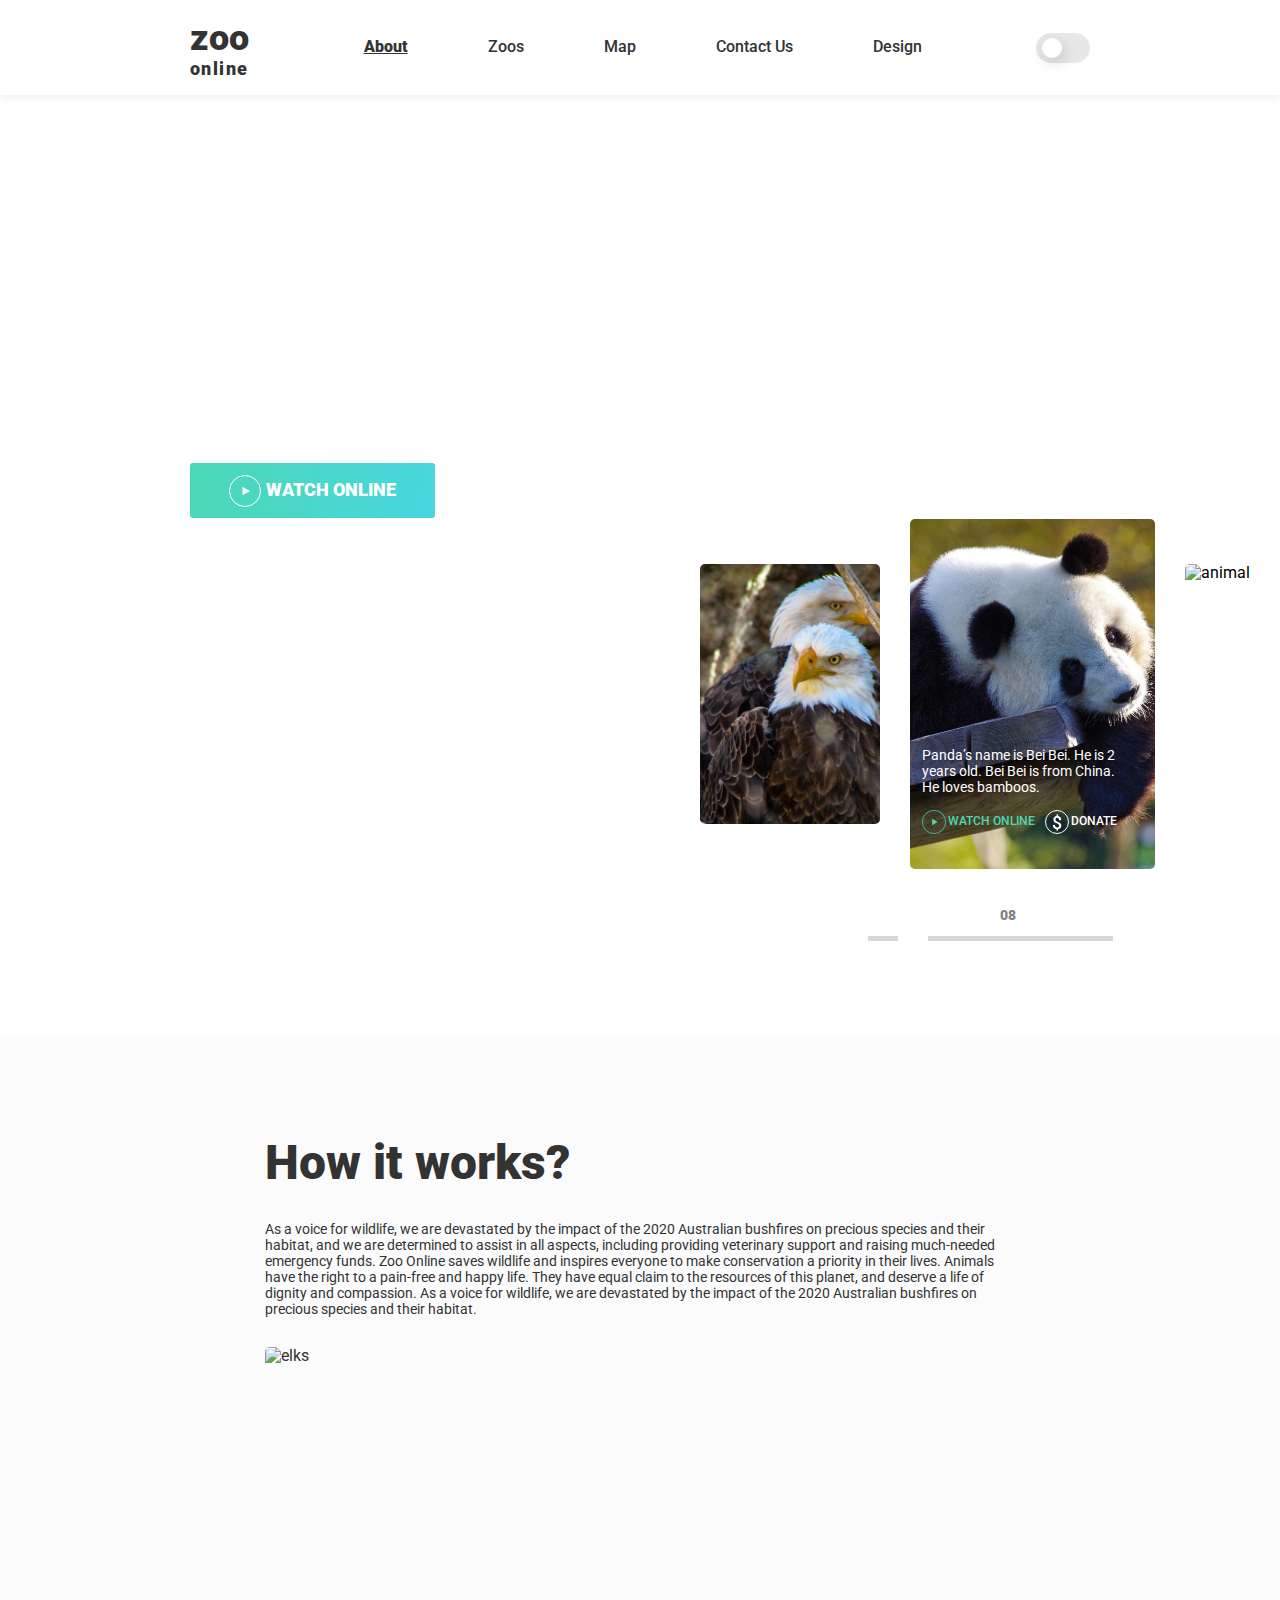
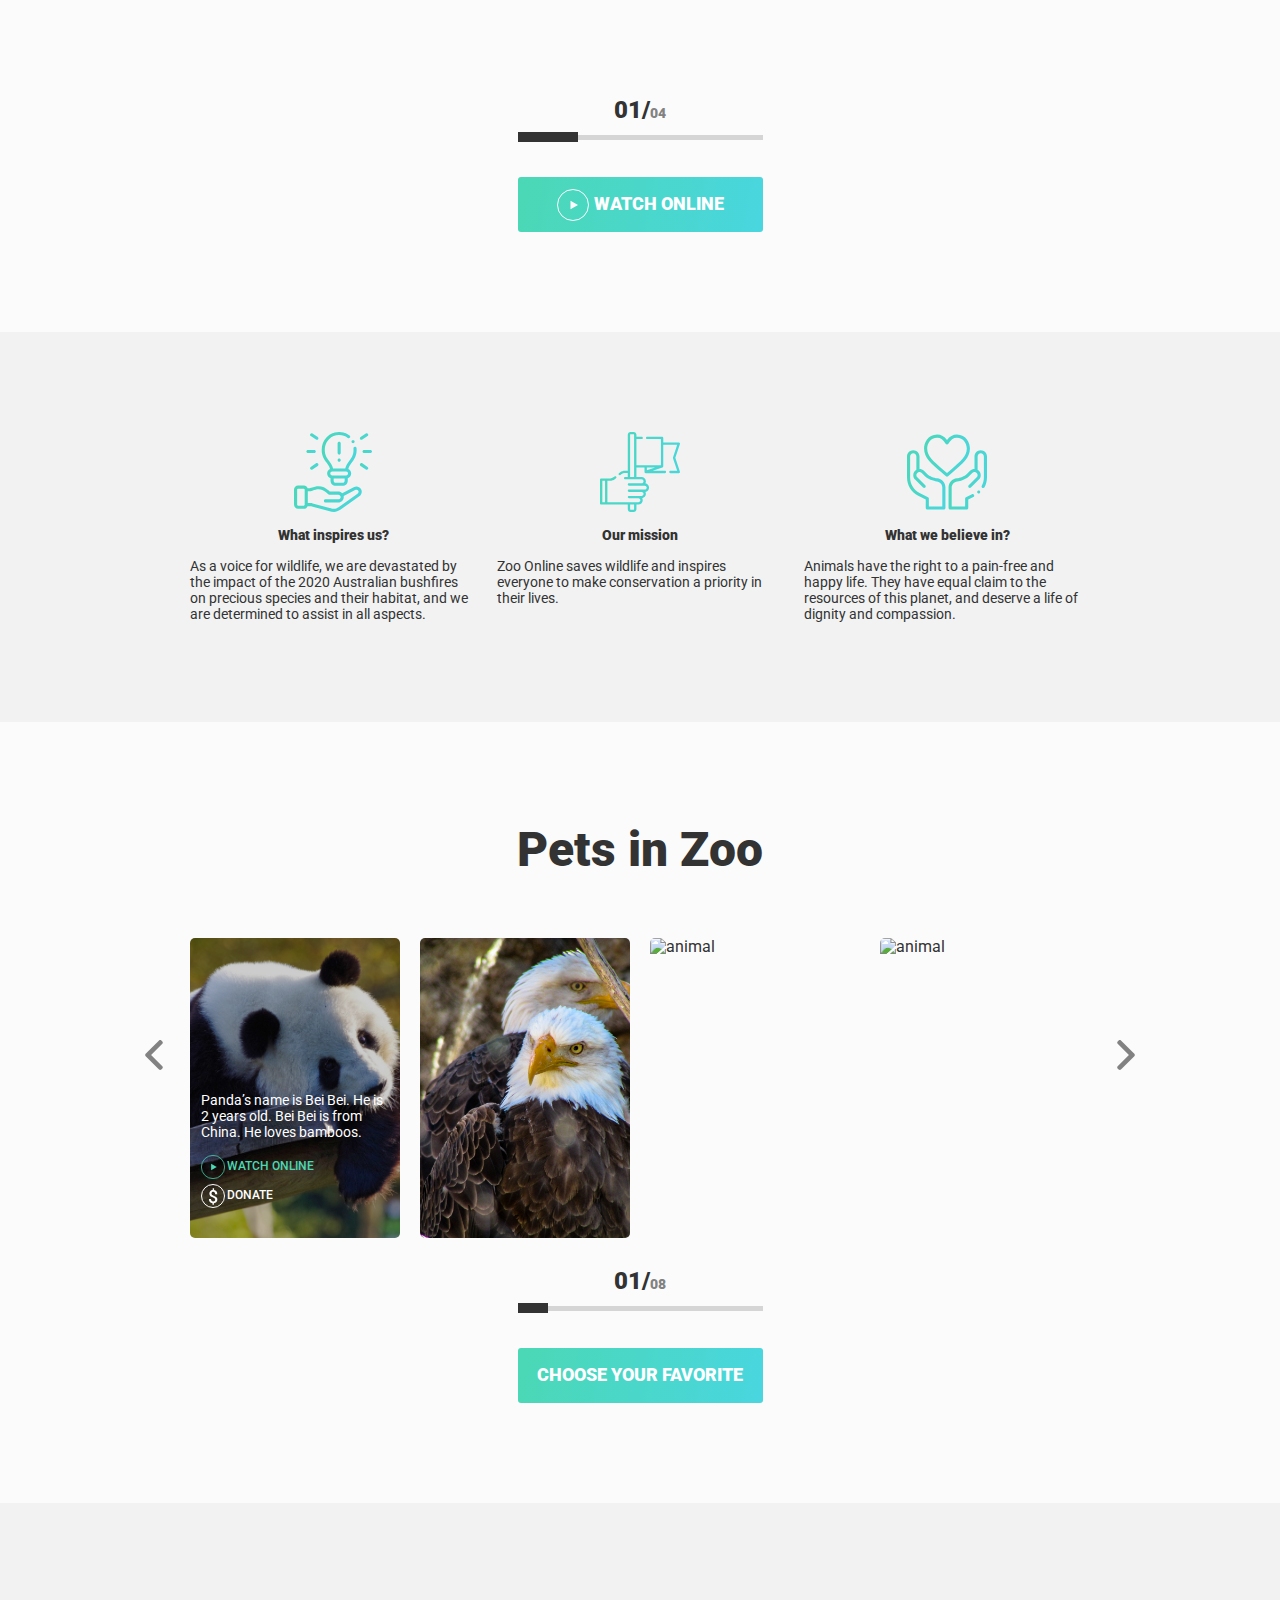
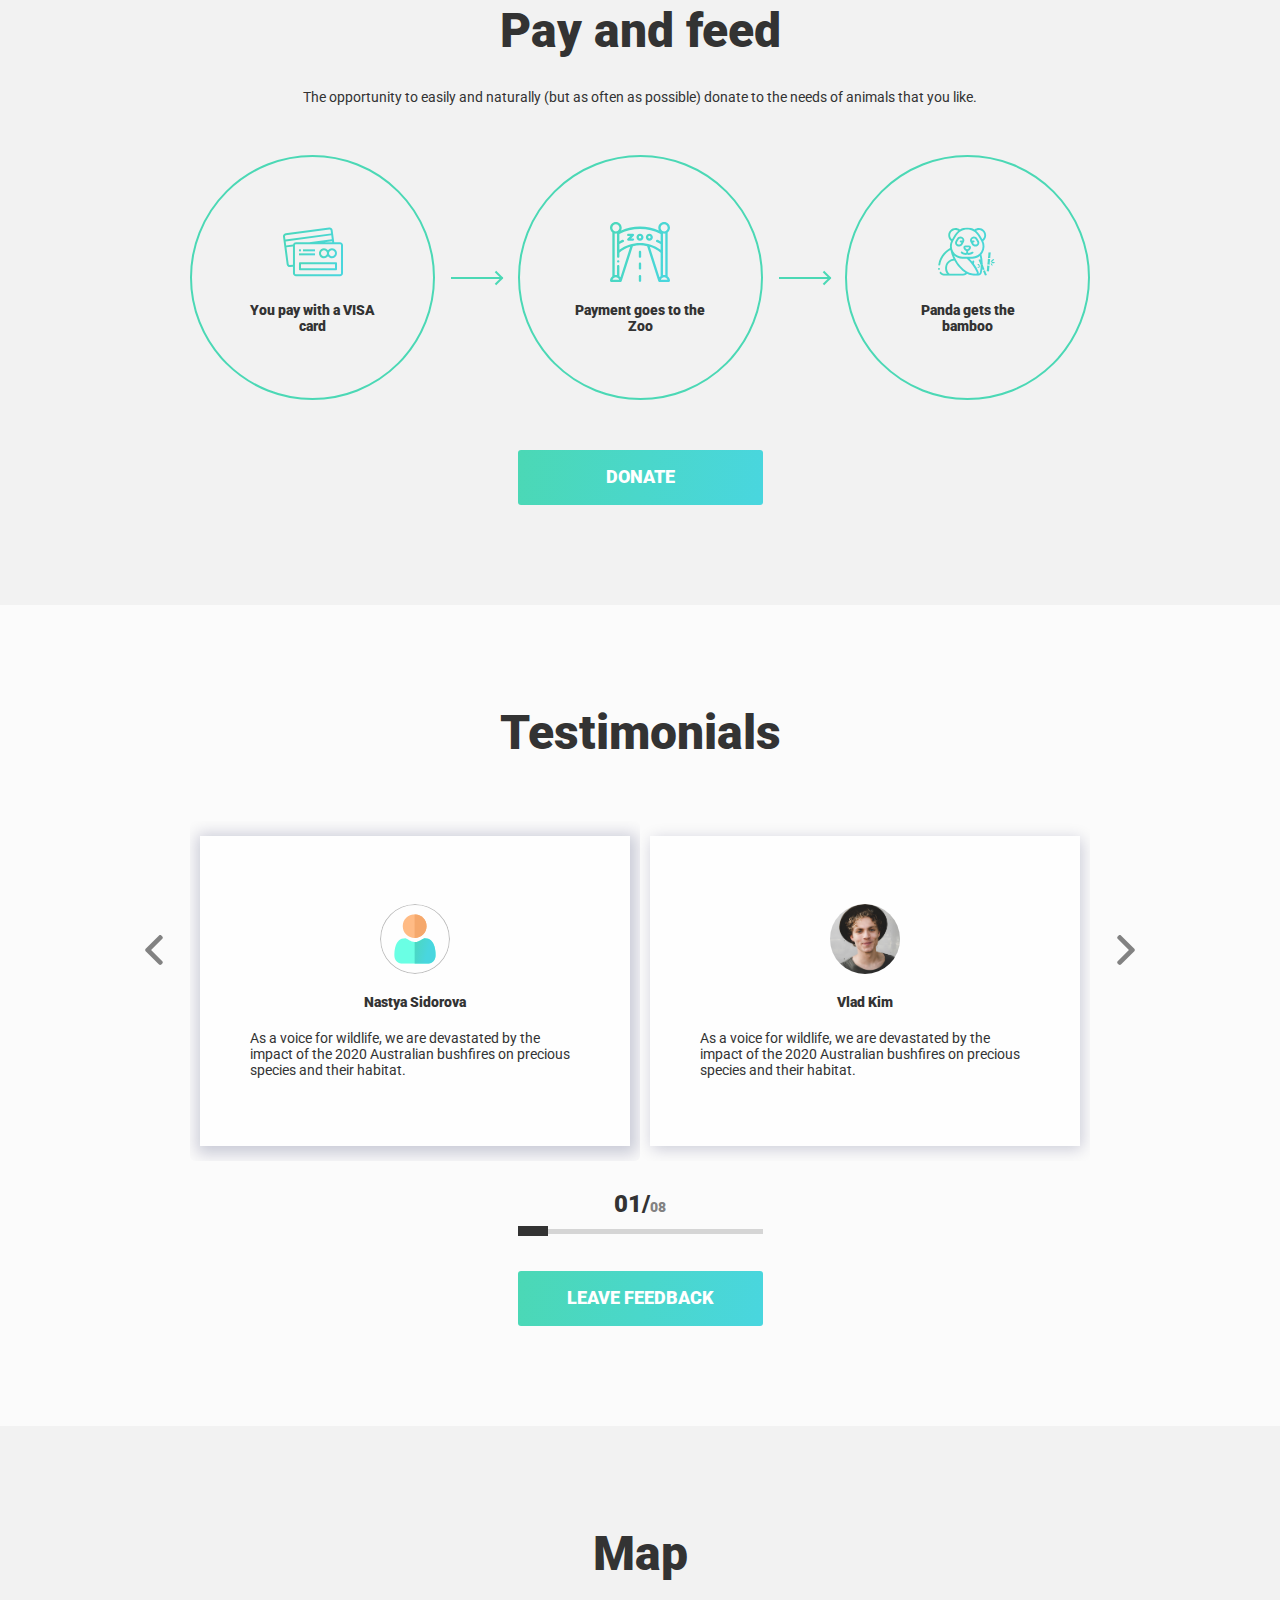
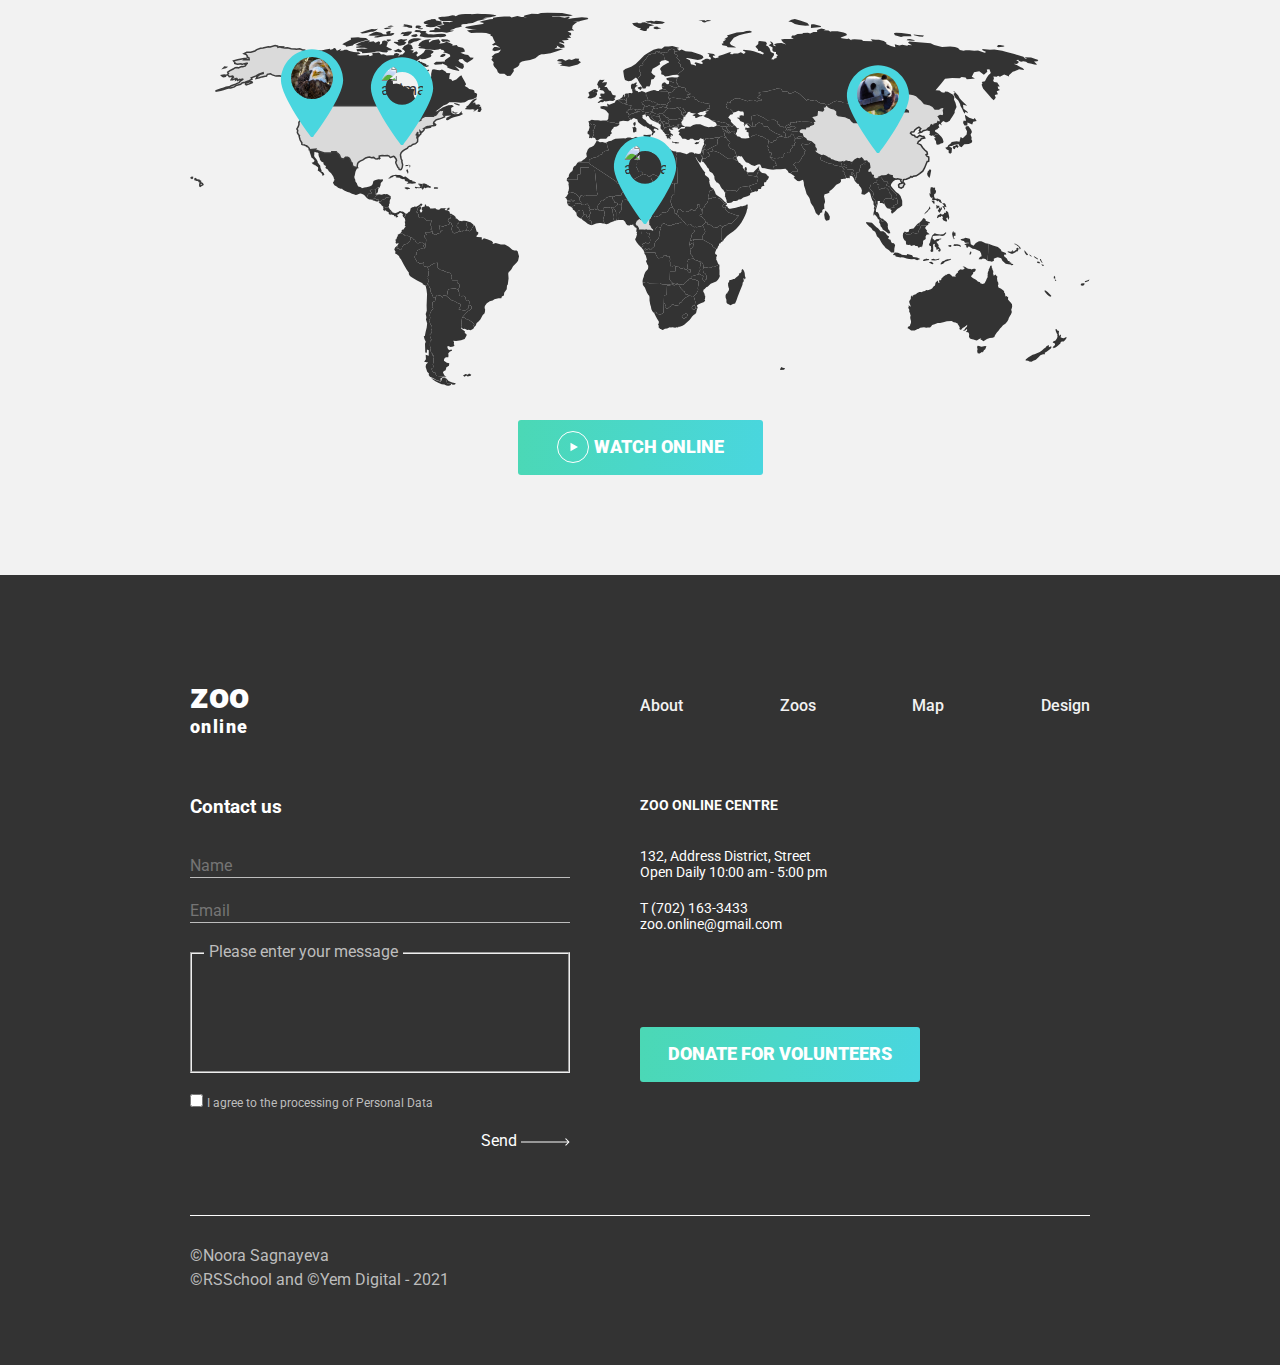
==== pages/landing/index.html @ f0a154b0 "Initial commit" ====
<!DOCTYPE html>
<html lang="en">

<head>
    <meta charset="UTF-8">
    <meta http-equiv="X-UA-Compatible" content="IE=edge">
    <meta name="viewport" content="width=device-width, initial-scale=1.0">
    <title>Online zoo</title>

    <link rel="icon" type="image/svg+xml" href="../../assets/icons/favicon.svg">

    <script src="https://kit.fontawesome.com/6fd0463d9c.js" crossorigin="anonymous"></script>
    <link rel="stylesheet" href="../normalize.css">
    <link rel="stylesheet" href="./style.css">
    <script src="./script.js" defer></script>
</head>

<body class="theme_light">

    <header class="header">
        <div class="container">
            <nav class="header__nav">

                <div class="logo">
                    <a href="../landing/" class="logo__link">
                        <h1 class="logo__text">
                            <span class="logo__org">zoo</span>
                            online
                        </h1>
                    </a>
                </div>

                <ul class="header__list">
                    <li class="header__item">
                        <a class="header__link header__link_selected" href="../landing/">
                            About
                        </a>
                    </li>
                    <li class="header__item">
                        <a class="header__link" href="../zoos/panda">
                            Zoos
                        </a>
                    </li>
                    <li class="header__item">
                        <a class="header__link" href="../map/">
                            Map
                        </a>
                    </li>
                    <li class="header__item">
                        <a class="header__link" href="#contacts">
                            Contact Us
                        </a>
                    </li>
                    <li class="header__item">
                        <a class="header__link" href="https://www.figma.com/file/HKt5Nlx0jghQtJp6jW9q8F/zooApp">
                            Design
                        </a>
                    </li>
                </ul>

                <div class="header__controls">
                    <div class="header__theme-switcher">
                        <label class="switcher">
                            <input class="switcher__checkbox" type="checkbox">
                            <span class="switcher__control"></span>
                        </label>
                    </div>
                    <button class="header__hamburger-btn">
                        <svg class="header__hamburger-icon" width="40" height="21" viewBox="0 0 40 21" fill="none" xmlns="http://www.w3.org/2000/svg">
                            <line y1="1.5" x2="40" y2="1.5" stroke-width="3"/>
                            <line y1="10.5" x2="40" y2="10.5" stroke-width="3"/>
                            <line x1="7" y1="19.5" x2="40" y2="19.5" stroke-width="3"/>
                            </svg>
                    </button>
                </div>

            </nav>
        </div>
    </header>

    <section class="animals">

        <div class="container_small">
            <div class="animals__watch">
                <h2 class="animals__title">Watch your favorite animal online</h2>
                <a class="btn animals__btn" href="../zoos/panda">
                    <svg class="btn__icon" xmlns="http://www.w3.org/2000/svg" fill="none" viewBox="0 0 32 32">
                        <circle cx="16" cy="16" r="15.5" stroke="#fff" />
                        <path fill="#fff" d="M21 16l-7.5 4.3301v-8.6602L21 16z" />
                    </svg>
                    Watch online
                </a>
            </div>
        </div>

        <div class="slider animals__slider">

            <div class="slider__bg">
                <span class="slider__circle"></span>
                <span class="slider__line"></span>
            </div>

            <div class="slider__wrapper">
                <ul class="slider__list animals__slider-list">
                    <li class="slider__item animals__item">
                        <img class="slider__img" src="../../assets/images/animals/eagle.jfif" alt="animal">
                    </li>
                    <li class="slider__item animals__item animals__item_selected slider__item_selected">
                        <img class="slider__img" src="../../assets/images/animals/panda.jfif" alt="animal">
                        <div class="slider__item-container animals__item-container">
                            <p class="slider__item-info animals__item-info">
                                Panda’s name is Bei Bei. He
                                is 2 years old. Bei Bei is from
                                China. He loves bamboos.
                            </p>
                            <div class="slider__item-interactions">
                                <a class="slider__btn slider__btn_watch" href="../zoos/panda.html">
                                    <svg class="slider__icon slider__icon_watch" xmlns="http://www.w3.org/2000/svg"
                                        fill="none" viewBox="0 0 32 32">
                                        <circle cx="16" cy="16" r="15.5" stroke="#fff" />
                                        <path fill="#fff" d="M21 16l-7.5 4.3301v-8.6602L21 16z" />
                                    </svg>
                                    Watch online
                                </a>
                                <a class="slider__btn slider__btn_donate">
                                    <svg class="slider__icon slider__icon_donate" xmlns="http://www.w3.org/2000/svg"
                                        fill="none" viewBox="0 0 24 24">
                                        <defs />
                                        <circle cx="12" cy="12" r="11.5" stroke="#fff" />
                                        <path fill="#fff"
                                            d="M14.1982 15.6602c0-.4981-.1582-.9082-.4746-1.2305-.3164-.3281-.8437-.6211-1.582-.8789-.7383-.2637-1.3125-.5069-1.7227-.7295-1.36519-.7324-2.04781-1.8164-2.04781-3.25196 
                                        0-.97266.2959-1.77247.8877-2.39942.5918-.62695 1.39451-.99902 2.40821-1.11621V4.1377h1.4062v1.93359c1.0196.14648 1.8077.58008 2.3643 1.30078.5566.71484.835 
                                        1.64648.835 2.79493h-2.127c0-.73829-.167-1.31837-.501-1.74024-.3281-.42774-.7763-.6416-1.3447-.6416-.5625 0-1.0019.15234-1.3184.45703-.3164.30469-.4746.74121-.4746 
                                        1.30957 0 .50974.1553.91994.4659 1.23044.3164.3047.8496.5948 1.5996.8701.75.2754 1.3388.5303 1.7666.7647.4277.2344.7881.5039 1.081.8086.293.2988.5186.6445.6768 
                                        1.0371.1582.3926.2373.8525.2373 1.3799 0 .9902-.3047 1.7929-.9141 2.4082-.6035.6152-1.4472.9785-2.5312 
                                        1.0898v1.7139h-1.3975v-1.7051c-1.1601-.1289-2.0537-.5449-2.68065-1.248-.6211-.7032-.93164-1.6348-.93164-2.795h2.13569c0 .7383.1846 
                                        1.3096.5538 1.7139.375.4043.9023.6065 1.582.6065.668 0 1.1748-.1612 1.5205-.4834.3516-.3223.5273-.75.5273-1.2832z" />
                                    </svg>
                                    Donate
                                </a>
                            </div>
                        </div>
                    </li>
                    <li class="slider__item animals__item">
                        <img class="slider__img" src="../../assets/images/animals/gorilla.jfif" alt="animal">
                    </li>
                    <li class="slider__item animals__item">
                        <img class="slider__img" src="../../assets/images/animals/alligator.jfif" alt="animal">
                    </li>
                    <li class="slider__item animals__item">
                        <img class="slider__img" src="../../assets/images/animals/fox.jfif" alt="animal">
                    </li>
                    <li class="slider__item animals__item">
                        <img class="slider__img" src="../../assets/images/animals/sloth.jfif" alt="animal">
                    </li>
                    <li class="slider__item animals__item">
                        <img class="slider__img" src="../../assets/images/animals/elephant.jfif" alt="animal">
                    </li>
                    <li class="slider__item animals__item">
                        <img class="slider__img" src="../../assets/images/animals/tiger.jfif" alt="animal">
                    </li>
                </ul>
            </div>

            <div class="slider__controller animals__slider-controller">
                <p class="slider__value"><span class="slider__number">02/</span>08</p>
                <input class="slider__input" type="range" min="1" max="8" value="2">
            </div>

        </div>

        <div class="container">
            <div class="social-networks animals__social-networks">
                <ul class="social-networks__list">
                    <li class="social-networks__item">
                        <a href="https://www.instagram.com/" class="social-networks__link">
                            <i class="fab fa-instagram"></i>
                        </a>
                    </li>
                    <li class="social-networks__item">
                        <a href="https://twitter.com/" class="social-networks__link">
                            <i class="fab fa-twitter"></i>
                        </a>
                    </li>
                    <li class="social-networks__item">
                        <a href="https://www.youtube.com/" class="social-networks__link">
                            <i class="fab fa-youtube"></i>
                        </a>
                    </li>
                    <li class="social-networks__item">
                        <a href="https://vk.com/" class="social-networks__link">
                            <i class="fab fa-vk"></i>
                        </a>
                    </li>
                </ul>
            </div>
        </div>

    </section>

    <section class="work">
        <div class="container_small">
            <h2 class="title title_left">How it works?</h2>
            <p class="text">
                As a voice for wildlife, we are devastated by the impact
                of the 2020 Australian bushfires on precious species and
                their habitat, and we are determined to assist in all aspects,
                including providing veterinary support and raising
                much-needed emergency funds.
                Zoo Online saves wildlife and inspires everyone
                to make conservation a priority in their lives.
                Animals have the right to a pain-free and happy life.
                They have equal claim to the resources of this planet,
                and deserve a life of dignity and compassion. As a voice for wildlife,
                we are devastated by the impact of the 2020 Australian bushfires
                on precious species and their habitat.
            </p>

            <div class="slider work__slider">
                <div class="slider__wrapper">
                    <ul class="slider__list">
                        <li class="slider__item work__slider-item slider__item_selected">
                            <img class="slider__img" src="../../assets/images/slides/elks.jfif" alt="elks">
                        </li>
                        <li class="slider__item work__slider-item">
                            <img class="slider__img" src="../../assets/images/slides/chimpanzee.jfif" alt="chimpanzee">
                        </li>
                        <li class="slider__item work__slider-item">
                            <img class="slider__img" src="../../assets/images/slides/macaque.jfif" alt="macaque">
                        </li>
                        <li class="slider__item work__slider-item">
                            <img class="slider__img" src="../../assets/images/slides/pandas.jfif" alt="pandas">
                        </li>
                    </ul>
                </div>
                <div class="slider__controller">
                    <p class="slider__value"><span class="slider__number">01/</span>04</p>
                    <input class="slider__input work__slider-input" type="range" min="1" max="4" value="1">
                </div>
            </div>
        </div>

        <button class="btn btn_centered">
            <svg class="btn__icon" xmlns="http://www.w3.org/2000/svg" fill="none" viewBox="0 0 32 32">
                <circle cx="16" cy="16" r="15.5" stroke="#fff" />
                <path fill="#fff" d="M21 16l-7.5 4.3301v-8.6602L21 16z" />
            </svg>
            Watch online
        </button>
    </section>

    <section class="inspiration">
        <div class="container_small">
            <ul class="inspiration__list">
                <li class="inspiration__item">
                    <img class="inspiration__img" src="../../assets/icons/cards/inspiration.svg" alt="inspiration">
                    <h3 class="title_small inspiration__title">What inspires us?</h3>
                    <p class="text">
                        As a voice for wildlife, we are devastated
                        by the impact of the 2020 Australian
                        bushfires on precious species and their habitat,
                        and we are determined to assist in all aspects.
                    </p>
                </li>
                <li class="inspiration__item">
                    <img class="inspiration__img" src="../../assets/icons/cards/mission.svg" alt="mission">
                    <h3 class="title_small inspiration__title">Our mission</h3>
                    <p class="text">
                        Zoo Online saves wildlife and inspires everyone
                        to make conservation a priority in their lives.
                    </p>
                </li>
                <li class="inspiration__item">
                    <img class="inspiration__img" src="../../assets/icons/cards/belief.svg" alt="belief">
                    <h3 class="title_small inspiration__title">What we believe in?</h3>
                    <p class="text">
                        Animals have the right to a pain-free and happy life.
                        They have equal claim to the resources of this planet,
                        and deserve a life of dignity and compassion.
                    </p>
                </li>
            </ul>
        </div>
    </section>

    <section class="pets">
        <div class="container_small">
            <h2 class="title title_center">Pets in Zoo</h2>

            <div class="slider pets__slider">
                <div class="slider__wrapper">
                    <ul class="slider__list">
                        <li class="slider__item pets__slider-item slider__item_selected">
                            <img class="slider__img" src="../../assets/images/animals/panda.jfif" alt="animal">
                            <div class="slider__item-container">
                                <p class="slider__item-info">
                                    Panda’s name is Bei Bei. He
                                    is 2 years old. Bei Bei is from
                                    China. He loves bamboos.
                                </p>
                                <div class="slider__item-interactions">
                                    <button class="slider__btn slider__btn_watch">
                                        <svg class="slider__icon slider__icon_watch" xmlns="http://www.w3.org/2000/svg"
                                            fill="none" viewBox="0 0 32 32">
                                            <circle cx="16" cy="16" r="15.5" stroke="#fff" />
                                            <path fill="#fff" d="M21 16l-7.5 4.3301v-8.6602L21 16z" />
                                        </svg>
                                        Watch online
                                    </button>
                                    <button class="slider__btn slider__btn_donate">
                                        <svg class="slider__icon slider__icon_donate" xmlns="http://www.w3.org/2000/svg"
                                            fill="none" viewBox="0 0 24 24">
                                            <defs />
                                            <circle cx="12" cy="12" r="11.5" stroke="#fff" />
                                            <path fill="#fff"
                                                d="M14.1982 15.6602c0-.4981-.1582-.9082-.4746-1.2305-.3164-.3281-.8437-.6211-1.582-.8789-.7383-.2637-1.3125-.5069-1.7227-.7295-1.36519-.7324-2.04781-1.8164-2.04781-3.25196 
                                            0-.97266.2959-1.77247.8877-2.39942.5918-.62695 1.39451-.99902 2.40821-1.11621V4.1377h1.4062v1.93359c1.0196.14648 1.8077.58008 2.3643 1.30078.5566.71484.835 
                                            1.64648.835 2.79493h-2.127c0-.73829-.167-1.31837-.501-1.74024-.3281-.42774-.7763-.6416-1.3447-.6416-.5625 0-1.0019.15234-1.3184.45703-.3164.30469-.4746.74121-.4746 
                                            1.30957 0 .50974.1553.91994.4659 1.23044.3164.3047.8496.5948 1.5996.8701.75.2754 1.3388.5303 1.7666.7647.4277.2344.7881.5039 1.081.8086.293.2988.5186.6445.6768 
                                            1.0371.1582.3926.2373.8525.2373 1.3799 0 .9902-.3047 1.7929-.9141 2.4082-.6035.6152-1.4472.9785-2.5312 
                                            1.0898v1.7139h-1.3975v-1.7051c-1.1601-.1289-2.0537-.5449-2.68065-1.248-.6211-.7032-.93164-1.6348-.93164-2.795h2.13569c0 .7383.1846 
                                            1.3096.5538 1.7139.375.4043.9023.6065 1.582.6065.668 0 1.1748-.1612 1.5205-.4834.3516-.3223.5273-.75.5273-1.2832z" />
                                        </svg>
                                        Donate
                                    </button>
                                </div>
                            </div>
                        </li>
                        <li class="slider__item pets__slider-item">
                            <img class="slider__img" src="../../assets/images/animals/eagle.jfif" alt="animal">
                            <div class="slider__item-container">
                                <p class="slider__item-info">
                                    Panda’s name is Bei Bei. He
                                    is 2 years old. Bei Bei is from
                                    China. He loves bamboos.
                                </p>
                                <div class="slider__item-interactions">
                                    <button class="slider__btn slider__btn_watch">
                                        <svg class="slider__icon slider__icon_watch" xmlns="http://www.w3.org/2000/svg"
                                            fill="none" viewBox="0 0 32 32">
                                            <circle cx="16" cy="16" r="15.5" stroke="#fff" />
                                            <path fill="#fff" d="M21 16l-7.5 4.3301v-8.6602L21 16z" />
                                        </svg>
                                        Watch online
                                    </button>
                                    <button class="slider__btn slider__btn_donate">
                                        <svg class="slider__icon slider__icon_donate" xmlns="http://www.w3.org/2000/svg"
                                            fill="none" viewBox="0 0 24 24">
                                            <defs />
                                            <circle cx="12" cy="12" r="11.5" stroke="#fff" />
                                            <path fill="#fff"
                                                d="M14.1982 15.6602c0-.4981-.1582-.9082-.4746-1.2305-.3164-.3281-.8437-.6211-1.582-.8789-.7383-.2637-1.3125-.5069-1.7227-.7295-1.36519-.7324-2.04781-1.8164-2.04781-3.25196 
                                            0-.97266.2959-1.77247.8877-2.39942.5918-.62695 1.39451-.99902 2.40821-1.11621V4.1377h1.4062v1.93359c1.0196.14648 1.8077.58008 2.3643 1.30078.5566.71484.835 
                                            1.64648.835 2.79493h-2.127c0-.73829-.167-1.31837-.501-1.74024-.3281-.42774-.7763-.6416-1.3447-.6416-.5625 0-1.0019.15234-1.3184.45703-.3164.30469-.4746.74121-.4746 
                                            1.30957 0 .50974.1553.91994.4659 1.23044.3164.3047.8496.5948 1.5996.8701.75.2754 1.3388.5303 1.7666.7647.4277.2344.7881.5039 1.081.8086.293.2988.5186.6445.6768 
                                            1.0371.1582.3926.2373.8525.2373 1.3799 0 .9902-.3047 1.7929-.9141 2.4082-.6035.6152-1.4472.9785-2.5312 
                                            1.0898v1.7139h-1.3975v-1.7051c-1.1601-.1289-2.0537-.5449-2.68065-1.248-.6211-.7032-.93164-1.6348-.93164-2.795h2.13569c0 .7383.1846 
                                            1.3096.5538 1.7139.375.4043.9023.6065 1.582.6065.668 0 1.1748-.1612 1.5205-.4834.3516-.3223.5273-.75.5273-1.2832z" />
                                        </svg>
                                        Donate
                                    </button>
                                </div>
                            </div>
                        </li>
                        <li class="slider__item pets__slider-item">
                            <img class="slider__img" src="../../assets/images/animals/gorilla.jfif" alt="animal">
                            <div class="slider__item-container">
                                <p class="slider__item-info">
                                    Panda’s name is Bei Bei. He
                                    is 2 years old. Bei Bei is from
                                    China. He loves bamboos.
                                </p>
                                <div class="slider__item-interactions">
                                    <button class="slider__btn slider__btn_watch">
                                        <svg class="slider__icon slider__icon_watch" xmlns="http://www.w3.org/2000/svg"
                                            fill="none" viewBox="0 0 32 32">
                                            <circle cx="16" cy="16" r="15.5" stroke="#fff" />
                                            <path fill="#fff" d="M21 16l-7.5 4.3301v-8.6602L21 16z" />
                                        </svg>
                                        Watch online
                                    </button>
                                    <button class="slider__btn slider__btn_donate">
                                        <svg class="slider__icon slider__icon_donate" xmlns="http://www.w3.org/2000/svg"
                                            fill="none" viewBox="0 0 24 24">
                                            <defs />
                                            <circle cx="12" cy="12" r="11.5" stroke="#fff" />
                                            <path fill="#fff"
                                                d="M14.1982 15.6602c0-.4981-.1582-.9082-.4746-1.2305-.3164-.3281-.8437-.6211-1.582-.8789-.7383-.2637-1.3125-.5069-1.7227-.7295-1.36519-.7324-2.04781-1.8164-2.04781-3.25196 
                                            0-.97266.2959-1.77247.8877-2.39942.5918-.62695 1.39451-.99902 2.40821-1.11621V4.1377h1.4062v1.93359c1.0196.14648 1.8077.58008 2.3643 1.30078.5566.71484.835 
                                            1.64648.835 2.79493h-2.127c0-.73829-.167-1.31837-.501-1.74024-.3281-.42774-.7763-.6416-1.3447-.6416-.5625 0-1.0019.15234-1.3184.45703-.3164.30469-.4746.74121-.4746 
                                            1.30957 0 .50974.1553.91994.4659 1.23044.3164.3047.8496.5948 1.5996.8701.75.2754 1.3388.5303 1.7666.7647.4277.2344.7881.5039 1.081.8086.293.2988.5186.6445.6768 
                                            1.0371.1582.3926.2373.8525.2373 1.3799 0 .9902-.3047 1.7929-.9141 2.4082-.6035.6152-1.4472.9785-2.5312 
                                            1.0898v1.7139h-1.3975v-1.7051c-1.1601-.1289-2.0537-.5449-2.68065-1.248-.6211-.7032-.93164-1.6348-.93164-2.795h2.13569c0 .7383.1846 
                                            1.3096.5538 1.7139.375.4043.9023.6065 1.582.6065.668 0 1.1748-.1612 1.5205-.4834.3516-.3223.5273-.75.5273-1.2832z" />
                                        </svg>
                                        Donate
                                    </button>
                                </div>
                            </div>
                        </li>
                        <li class="slider__item pets__slider-item">
                            <img class="slider__img" src="../../assets/images/animals/alligator.jfif" alt="animal">
                            <div class="slider__item-container">
                                <p class="slider__item-info">
                                    Panda’s name is Bei Bei. He
                                    is 2 years old. Bei Bei is from
                                    China. He loves bamboos.
                                </p>
                                <div class="slider__item-interactions">
                                    <button class="slider__btn slider__btn_watch">
                                        <svg class="slider__icon slider__icon_watch" xmlns="http://www.w3.org/2000/svg"
                                            fill="none" viewBox="0 0 32 32">
                                            <circle cx="16" cy="16" r="15.5" stroke="#fff" />
                                            <path fill="#fff" d="M21 16l-7.5 4.3301v-8.6602L21 16z" />
                                        </svg>
                                        Watch online
                                    </button>
                                    <button class="slider__btn slider__btn_donate">
                                        <svg class="slider__icon slider__icon_donate" xmlns="http://www.w3.org/2000/svg"
                                            fill="none" viewBox="0 0 24 24">
                                            <defs />
                                            <circle cx="12" cy="12" r="11.5" stroke="#fff" />
                                            <path fill="#fff"
                                                d="M14.1982 15.6602c0-.4981-.1582-.9082-.4746-1.2305-.3164-.3281-.8437-.6211-1.582-.8789-.7383-.2637-1.3125-.5069-1.7227-.7295-1.36519-.7324-2.04781-1.8164-2.04781-3.25196 
                                            0-.97266.2959-1.77247.8877-2.39942.5918-.62695 1.39451-.99902 2.40821-1.11621V4.1377h1.4062v1.93359c1.0196.14648 1.8077.58008 2.3643 1.30078.5566.71484.835 
                                            1.64648.835 2.79493h-2.127c0-.73829-.167-1.31837-.501-1.74024-.3281-.42774-.7763-.6416-1.3447-.6416-.5625 0-1.0019.15234-1.3184.45703-.3164.30469-.4746.74121-.4746 
                                            1.30957 0 .50974.1553.91994.4659 1.23044.3164.3047.8496.5948 1.5996.8701.75.2754 1.3388.5303 1.7666.7647.4277.2344.7881.5039 1.081.8086.293.2988.5186.6445.6768 
                                            1.0371.1582.3926.2373.8525.2373 1.3799 0 .9902-.3047 1.7929-.9141 2.4082-.6035.6152-1.4472.9785-2.5312 
                                            1.0898v1.7139h-1.3975v-1.7051c-1.1601-.1289-2.0537-.5449-2.68065-1.248-.6211-.7032-.93164-1.6348-.93164-2.795h2.13569c0 .7383.1846 
                                            1.3096.5538 1.7139.375.4043.9023.6065 1.582.6065.668 0 1.1748-.1612 1.5205-.4834.3516-.3223.5273-.75.5273-1.2832z" />
                                        </svg>
                                        Donate
                                    </button>
                                </div>
                            </div>
                        </li>
                        <li class="slider__item pets__slider-item">
                            <img class="slider__img" src="../../assets/images/animals/fox.jfif" alt="animal">
                            <div class="slider__item-container">
                                <p class="slider__item-info">
                                    Panda’s name is Bei Bei. He
                                    is 2 years old. Bei Bei is from
                                    China. He loves bamboos.
                                </p>
                                <div class="slider__item-interactions">
                                    <button class="slider__btn slider__btn_watch">
                                        <svg class="slider__icon slider__icon_watch" xmlns="http://www.w3.org/2000/svg"
                                            fill="none" viewBox="0 0 32 32">
                                            <circle cx="16" cy="16" r="15.5" stroke="#fff" />
                                            <path fill="#fff" d="M21 16l-7.5 4.3301v-8.6602L21 16z" />
                                        </svg>
                                        Watch online
                                    </button>
                                    <button class="slider__btn slider__btn_donate">
                                        <svg class="slider__icon slider__icon_donate" xmlns="http://www.w3.org/2000/svg"
                                            fill="none" viewBox="0 0 24 24">
                                            <defs />
                                            <circle cx="12" cy="12" r="11.5" stroke="#fff" />
                                            <path fill="#fff"
                                                d="M14.1982 15.6602c0-.4981-.1582-.9082-.4746-1.2305-.3164-.3281-.8437-.6211-1.582-.8789-.7383-.2637-1.3125-.5069-1.7227-.7295-1.36519-.7324-2.04781-1.8164-2.04781-3.25196 
                                            0-.97266.2959-1.77247.8877-2.39942.5918-.62695 1.39451-.99902 2.40821-1.11621V4.1377h1.4062v1.93359c1.0196.14648 1.8077.58008 2.3643 1.30078.5566.71484.835 
                                            1.64648.835 2.79493h-2.127c0-.73829-.167-1.31837-.501-1.74024-.3281-.42774-.7763-.6416-1.3447-.6416-.5625 0-1.0019.15234-1.3184.45703-.3164.30469-.4746.74121-.4746 
                                            1.30957 0 .50974.1553.91994.4659 1.23044.3164.3047.8496.5948 1.5996.8701.75.2754 1.3388.5303 1.7666.7647.4277.2344.7881.5039 1.081.8086.293.2988.5186.6445.6768 
                                            1.0371.1582.3926.2373.8525.2373 1.3799 0 .9902-.3047 1.7929-.9141 2.4082-.6035.6152-1.4472.9785-2.5312 
                                            1.0898v1.7139h-1.3975v-1.7051c-1.1601-.1289-2.0537-.5449-2.68065-1.248-.6211-.7032-.93164-1.6348-.93164-2.795h2.13569c0 .7383.1846 
                                            1.3096.5538 1.7139.375.4043.9023.6065 1.582.6065.668 0 1.1748-.1612 1.5205-.4834.3516-.3223.5273-.75.5273-1.2832z" />
                                        </svg>
                                        Donate
                                    </button>
                                </div>
                            </div>
                        </li>
                        <li class="slider__item pets__slider-item">
                            <img class="slider__img" src="../../assets/images/animals/sloth.jfif" alt="animal">
                            <div class="slider__item-container">
                                <p class="slider__item-info">
                                    Panda’s name is Bei Bei. He
                                    is 2 years old. Bei Bei is from
                                    China. He loves bamboos.
                                </p>
                                <div class="slider__item-interactions">
                                    <button class="slider__btn slider__btn_watch">
                                        <svg class="slider__icon slider__icon_watch" xmlns="http://www.w3.org/2000/svg"
                                            fill="none" viewBox="0 0 32 32">
                                            <circle cx="16" cy="16" r="15.5" stroke="#fff" />
                                            <path fill="#fff" d="M21 16l-7.5 4.3301v-8.6602L21 16z" />
                                        </svg>
                                        Watch online
                                    </button>
                                    <button class="slider__btn slider__btn_donate">
                                        <svg class="slider__icon slider__icon_donate" xmlns="http://www.w3.org/2000/svg"
                                            fill="none" viewBox="0 0 24 24">
                                            <defs />
                                            <circle cx="12" cy="12" r="11.5" stroke="#fff" />
                                            <path fill="#fff"
                                                d="M14.1982 15.6602c0-.4981-.1582-.9082-.4746-1.2305-.3164-.3281-.8437-.6211-1.582-.8789-.7383-.2637-1.3125-.5069-1.7227-.7295-1.36519-.7324-2.04781-1.8164-2.04781-3.25196 
                                            0-.97266.2959-1.77247.8877-2.39942.5918-.62695 1.39451-.99902 2.40821-1.11621V4.1377h1.4062v1.93359c1.0196.14648 1.8077.58008 2.3643 1.30078.5566.71484.835 
                                            1.64648.835 2.79493h-2.127c0-.73829-.167-1.31837-.501-1.74024-.3281-.42774-.7763-.6416-1.3447-.6416-.5625 0-1.0019.15234-1.3184.45703-.3164.30469-.4746.74121-.4746 
                                            1.30957 0 .50974.1553.91994.4659 1.23044.3164.3047.8496.5948 1.5996.8701.75.2754 1.3388.5303 1.7666.7647.4277.2344.7881.5039 1.081.8086.293.2988.5186.6445.6768 
                                            1.0371.1582.3926.2373.8525.2373 1.3799 0 .9902-.3047 1.7929-.9141 2.4082-.6035.6152-1.4472.9785-2.5312 
                                            1.0898v1.7139h-1.3975v-1.7051c-1.1601-.1289-2.0537-.5449-2.68065-1.248-.6211-.7032-.93164-1.6348-.93164-2.795h2.13569c0 .7383.1846 
                                            1.3096.5538 1.7139.375.4043.9023.6065 1.582.6065.668 0 1.1748-.1612 1.5205-.4834.3516-.3223.5273-.75.5273-1.2832z" />
                                        </svg>
                                        Donate
                                    </button>
                                </div>
                            </div>
                        </li>
                        <li class="slider__item pets__slider-item">
                            <img class="slider__img" src="../../assets/images/animals/elephant.jfif" alt="animal">
                            <div class="slider__item-container">
                                <p class="slider__item-info">
                                    Panda’s name is Bei Bei. He
                                    is 2 years old. Bei Bei is from
                                    China. He loves bamboos.
                                </p>
                                <div class="slider__item-interactions">
                                    <button class="slider__btn slider__btn_watch">
                                        <svg class="slider__icon slider__icon_watch" xmlns="http://www.w3.org/2000/svg"
                                            fill="none" viewBox="0 0 32 32">
                                            <circle cx="16" cy="16" r="15.5" stroke="#fff" />
                                            <path fill="#fff" d="M21 16l-7.5 4.3301v-8.6602L21 16z" />
                                        </svg>
                                        Watch online
                                    </button>
                                    <button class="slider__btn slider__btn_donate">
                                        <svg class="slider__icon slider__icon_donate" xmlns="http://www.w3.org/2000/svg"
                                            fill="none" viewBox="0 0 24 24">
                                            <defs />
                                            <circle cx="12" cy="12" r="11.5" stroke="#fff" />
                                            <path fill="#fff"
                                                d="M14.1982 15.6602c0-.4981-.1582-.9082-.4746-1.2305-.3164-.3281-.8437-.6211-1.582-.8789-.7383-.2637-1.3125-.5069-1.7227-.7295-1.36519-.7324-2.04781-1.8164-2.04781-3.25196 
                                            0-.97266.2959-1.77247.8877-2.39942.5918-.62695 1.39451-.99902 2.40821-1.11621V4.1377h1.4062v1.93359c1.0196.14648 1.8077.58008 2.3643 1.30078.5566.71484.835 
                                            1.64648.835 2.79493h-2.127c0-.73829-.167-1.31837-.501-1.74024-.3281-.42774-.7763-.6416-1.3447-.6416-.5625 0-1.0019.15234-1.3184.45703-.3164.30469-.4746.74121-.4746 
                                            1.30957 0 .50974.1553.91994.4659 1.23044.3164.3047.8496.5948 1.5996.8701.75.2754 1.3388.5303 1.7666.7647.4277.2344.7881.5039 1.081.8086.293.2988.5186.6445.6768 
                                            1.0371.1582.3926.2373.8525.2373 1.3799 0 .9902-.3047 1.7929-.9141 2.4082-.6035.6152-1.4472.9785-2.5312 
                                            1.0898v1.7139h-1.3975v-1.7051c-1.1601-.1289-2.0537-.5449-2.68065-1.248-.6211-.7032-.93164-1.6348-.93164-2.795h2.13569c0 .7383.1846 
                                            1.3096.5538 1.7139.375.4043.9023.6065 1.582.6065.668 0 1.1748-.1612 1.5205-.4834.3516-.3223.5273-.75.5273-1.2832z" />
                                        </svg>
                                        Donate
                                    </button>
                                </div>
                            </div>
                        </li>
                        <li class="slider__item pets__slider-item">
                            <img class="slider__img" src="../../assets/images/animals/jaguar.jfif" alt="animal">
                            <div class="slider__item-container">
                                <p class="slider__item-info">
                                    Panda’s name is Bei Bei. He
                                    is 2 years old. Bei Bei is from
                                    China. He loves bamboos.
                                </p>
                                <div class="slider__item-interactions">
                                    <button class="slider__btn slider__btn_watch">
                                        <svg class="slider__icon slider__icon_watch" xmlns="http://www.w3.org/2000/svg"
                                            fill="none" viewBox="0 0 32 32">
                                            <circle cx="16" cy="16" r="15.5" stroke="#fff" />
                                            <path fill="#fff" d="M21 16l-7.5 4.3301v-8.6602L21 16z" />
                                        </svg>
                                        Watch online
                                    </button>
                                    <button class="slider__btn slider__btn_donate">
                                        <svg class="slider__icon slider__icon_donate" xmlns="http://www.w3.org/2000/svg"
                                            fill="none" viewBox="0 0 24 24">
                                            <defs />
                                            <circle cx="12" cy="12" r="11.5" stroke="#fff" />
                                            <path fill="#fff"
                                                d="M14.1982 15.6602c0-.4981-.1582-.9082-.4746-1.2305-.3164-.3281-.8437-.6211-1.582-.8789-.7383-.2637-1.3125-.5069-1.7227-.7295-1.36519-.7324-2.04781-1.8164-2.04781-3.25196 
                                            0-.97266.2959-1.77247.8877-2.39942.5918-.62695 1.39451-.99902 2.40821-1.11621V4.1377h1.4062v1.93359c1.0196.14648 1.8077.58008 2.3643 1.30078.5566.71484.835 
                                            1.64648.835 2.79493h-2.127c0-.73829-.167-1.31837-.501-1.74024-.3281-.42774-.7763-.6416-1.3447-.6416-.5625 0-1.0019.15234-1.3184.45703-.3164.30469-.4746.74121-.4746 
                                            1.30957 0 .50974.1553.91994.4659 1.23044.3164.3047.8496.5948 1.5996.8701.75.2754 1.3388.5303 1.7666.7647.4277.2344.7881.5039 1.081.8086.293.2988.5186.6445.6768 
                                            1.0371.1582.3926.2373.8525.2373 1.3799 0 .9902-.3047 1.7929-.9141 2.4082-.6035.6152-1.4472.9785-2.5312 
                                            1.0898v1.7139h-1.3975v-1.7051c-1.1601-.1289-2.0537-.5449-2.68065-1.248-.6211-.7032-.93164-1.6348-.93164-2.795h2.13569c0 .7383.1846 
                                            1.3096.5538 1.7139.375.4043.9023.6065 1.582.6065.668 0 1.1748-.1612 1.5205-.4834.3516-.3223.5273-.75.5273-1.2832z" />
                                        </svg>
                                        Donate
                                    </button>
                                </div>
                            </div>
                        </li>
                    </ul>
                </div>


                <div class="slider__arrows">
                    <svg class="slider__arrow slider__left-arrow" width="18" height="30" viewBox="0 0 18 30"
                        xmlns="http://www.w3.org/2000/svg">
                        <path d="M0.666298 16.1706L14.0167 29.5207C14.3255 
                                        29.8298 14.7376 30 15.1772 30C15.6167 30 16.0289 
                                        29.8298 16.3376 29.5207L17.3208 28.5378C17.9605 
                                        27.8973 17.9605 26.8564 17.3208 26.2169L6.11016 
                                        15.0062L17.3332 3.78314C17.642 3.47412 17.8125 
                                        3.06217 17.8125 2.6229C17.8125 2.18315 17.642 
                                        1.7712 17.3332 1.46194L16.3501 0.479263C16.0411 
                                        0.17024 15.6291 0 15.1896 0C14.7501 0 14.3379 
                                        0.17024 14.0291 0.479263L0.666298 13.8416C0.356789 
                                        14.1516 0.18679 14.5655 0.187767 15.0055C0.18679 
                                        15.4472 0.356789 15.8608 0.666298 16.1706Z" />
                    </svg>
                    <svg class="slider__arrow slider__right-arrow"  width="18" height="30" viewBox="0 0 18 30"
                        xmlns="http://www.w3.org/2000/svg">
                        <path d="M0.666298 16.1706L14.0167 29.5207C14.3255 
                                        29.8298 14.7376 30 15.1772 30C15.6167 30 16.0289 
                                        29.8298 16.3376 29.5207L17.3208 28.5378C17.9605 
                                        27.8973 17.9605 26.8564 17.3208 26.2169L6.11016 
                                        15.0062L17.3332 3.78314C17.642 3.47412 17.8125 
                                        3.06217 17.8125 2.6229C17.8125 2.18315 17.642 
                                        1.7712 17.3332 1.46194L16.3501 0.479263C16.0411 
                                        0.17024 15.6291 0 15.1896 0C14.7501 0 14.3379 
                                        0.17024 14.0291 0.479263L0.666298 13.8416C0.356789 
                                        14.1516 0.18679 14.5655 0.187767 15.0055C0.18679 
                                        15.4472 0.356789 15.8608 0.666298 16.1706Z" />
                    </svg>

                </div>

                <div class="slider__controller">
                    <p class="slider__value"><span class="slider__number">01/</span>08</p>
                    <input class="slider__input" type="range" min="1" max="8" value="1">
                </div>
            </div>

            <a class="btn btn_centered" href="../map/">
                Choose your favorite
            </a>
        </div>
    </section>

    <section class="donation">
        <div class="container_small">
            <h2 class="title title_center">Pay and feed</h2>
            <p class="text text_center donation__description">
                The opportunity to easily and naturally (but as often as possible)
                donate to the needs of animals that you like.
            </p>

            <ul class="donation__list">
                <li class="donation__item">
                    <img class="donation__img" src="../../assets/icons/cards/visa.svg" alt="visa">
                    <h3 class="title_small donation__info-title">You pay with a VISA card</h3>
                </li>
                <li class="donation__arrow"></li>
                <li class="donation__item">
                    <img class="donation__img" src="../../assets/icons/cards/zoo.svg" alt="zoo">
                    <h3 class="title_small donation__info-title">Payment goes to the Zoo</h3>
                </li>
                <li class="donation__arrow"></li>
                <li class="donation__item">
                    <img class="donation__img" src="../../assets/icons/cards/panda.svg" alt="panda">
                    <h3 class="title_small donation__info-title">Panda gets the bamboo</h3>
                </li>
            </ul>

            <button class="btn btn_centered">
                Donate
            </button>
        </div>
    </section>

    <section class="testimonials">
        <div class="container_small">
            <h2 class="title title_center">Testimonials</h2>

            <div class="slider testimonials__slider">
                <div class="slider__wrapper">
                    <ul class="slider__list">
                        <li class="slider__item testimonials__slider-item slider__item_selected">
                            <div class="testimonials__item-block">
                                <img class="testimonials__img" src="../../assets/icons/user.svg" alt="user">
                                <h3 class="title_small testimonials__title">Nastya Sidorova</h3>
                                <p class="text testimonials__text">
                                    As a voice for wildlife, we are devastated by
                                    the impact of the 2020 Australian bushfires on
                                    precious species and their habitat.
                                </p>
                            </div>
                        </li>
                        <li class="slider__item testimonials__slider-item">
                            <div class="testimonials__item-block">
                                <img class="testimonials__img" src="../../assets/images/users/vlad.jfif" alt="user">
                                <h3 class="title_small testimonials__title">Vlad Kim</h3>
                                <p class="text testimonials__text">
                                    As a voice for wildlife, we are devastated by
                                    the impact of the 2020 Australian bushfires on
                                    precious species and their habitat.
                                </p>
                            </div>
                        </li>
                        <li class="slider__item testimonials__slider-item">
                            <div class="testimonials__item-block">
                                <img class="testimonials__img" src="../../assets/images/users/nastya.jfif" alt="user">
                                <h3 class="title_small testimonials__title">Nastya Sidorova</h3>
                                <p class="text testimonials__text">
                                    As a voice for wildlife, we are devastated by
                                    the impact of the 2020 Australian bushfires on
                                    precious species and their habitat.
                                </p>
                            </div>
                        </li>
                        <li class="slider__item testimonials__slider-item">
                            <div class="testimonials__item-block">
                                <img class="testimonials__img" src="../../assets/images/users/nastya_2.jfif" alt="user">
                                <h3 class="title_small testimonials__title">Nastya Sidorova</h3>
                                <p class="text testimonials__text">
                                    As a voice for wildlife, we are devastated by
                                    the impact of the 2020 Australian bushfires on
                                    precious species and their habitat.
                                </p>
                            </div>
                        </li>
                        <li class="slider__item testimonials__slider-item">
                            <div class="testimonials__item-block">
                                <img class="testimonials__img" src="../../assets/images/users/vlad.jfif" alt="user">
                                <h3 class="title_small testimonials__title">Vlad Kim</h3>
                                <p class="text testimonials__text">
                                    As a voice for wildlife, we are devastated by
                                    the impact of the 2020 Australian bushfires on
                                    precious species and their habitat.
                                </p>
                            </div>
                        </li>
                        <li class="slider__item testimonials__slider-item">
                            <div class="testimonials__item-block">
                                <img class="testimonials__img" src="../../assets/images/users/nastya.jfif" alt="user">
                                <h3 class="title_small testimonials__title">Nastya Sidorova</h3>
                                <p class="text testimonials__text">
                                    As a voice for wildlife, we are devastated by
                                    the impact of the 2020 Australian bushfires on
                                    precious species and their habitat.
                                </p>
                            </div>
                        </li>
                        <li class="slider__item testimonials__slider-item">
                            <div class="testimonials__item-block">
                                <img class="testimonials__img" src="../../assets/images/users/nastya_2.jfif" alt="user">
                                <h3 class="title_small testimonials__title">Nastya Sidorova</h3>
                                <p class="text testimonials__text">
                                    As a voice for wildlife, we are devastated by
                                    the impact of the 2020 Australian bushfires on
                                    precious species and their habitat.
                                </p>
                            </div>
                        </li>
                        <li class="slider__item testimonials__slider-item">
                            <div class="testimonials__item-block">
                                <img class="testimonials__img" src="../../assets/images/users/nastya_2.jfif" alt="user">
                                <h3 class="title_small testimonials__title">Nastya Sidorova</h3>
                                <p class="text testimonials__text">
                                    As a voice for wildlife, we are devastated by
                                    the impact of the 2020 Australian bushfires on
                                    precious species and their habitat.
                                </p>
                            </div>
                        </li>
                    </ul>
                </div>


                <div class="slider__arrows">
                    <svg class="slider__arrow slider__left-arrow" width="18" height="30" viewBox="0 0 18 30"
                        xmlns="http://www.w3.org/2000/svg">
                        <path d="M0.666298 16.1706L14.0167 29.5207C14.3255 
                                        29.8298 14.7376 30 15.1772 30C15.6167 30 16.0289 
                                        29.8298 16.3376 29.5207L17.3208 28.5378C17.9605 
                                        27.8973 17.9605 26.8564 17.3208 26.2169L6.11016 
                                        15.0062L17.3332 3.78314C17.642 3.47412 17.8125 
                                        3.06217 17.8125 2.6229C17.8125 2.18315 17.642 
                                        1.7712 17.3332 1.46194L16.3501 0.479263C16.0411 
                                        0.17024 15.6291 0 15.1896 0C14.7501 0 14.3379 
                                        0.17024 14.0291 0.479263L0.666298 13.8416C0.356789 
                                        14.1516 0.18679 14.5655 0.187767 15.0055C0.18679 
                                        15.4472 0.356789 15.8608 0.666298 16.1706Z" />
                    </svg>
                    <svg class="slider__arrow slider__right-arrow"  width="18" height="30" viewBox="0 0 18 30"
                        xmlns="http://www.w3.org/2000/svg">
                        <path d="M0.666298 16.1706L14.0167 29.5207C14.3255 
                                        29.8298 14.7376 30 15.1772 30C15.6167 30 16.0289 
                                        29.8298 16.3376 29.5207L17.3208 28.5378C17.9605 
                                        27.8973 17.9605 26.8564 17.3208 26.2169L6.11016 
                                        15.0062L17.3332 3.78314C17.642 3.47412 17.8125 
                                        3.06217 17.8125 2.6229C17.8125 2.18315 17.642 
                                        1.7712 17.3332 1.46194L16.3501 0.479263C16.0411 
                                        0.17024 15.6291 0 15.1896 0C14.7501 0 14.3379 
                                        0.17024 14.0291 0.479263L0.666298 13.8416C0.356789 
                                        14.1516 0.18679 14.5655 0.187767 15.0055C0.18679 
                                        15.4472 0.356789 15.8608 0.666298 16.1706Z" />
                    </svg>

                </div>

                <div class="slider__controller">
                    <p class="slider__value"><span class="slider__number">01/</span>08</p>
                    <input class="slider__input" type="range" min="1" max="8" value="1">
                </div>
            </div>

            <button class="btn btn_centered">
                Leave feedback
            </button>
        </div>
    </section>

    <section class="map">
        <div class="container_small">
            <h2 class="title title_center">Map</h2>

            <div class="map__area">
                <img class="map__img" src="../../assets/images/map.svg" alt="map">

                <div class="map__markers">
                    <div class="map__marker map__marker_panda" title="panda">
                        <svg class="map__marker-icon" xmlns="http://www.w3.org/2000/svg" fill="none"
                            viewBox="0 0 68 94">
                            <defs />
                            <path
                                d="M34.0345.496094C15.8014.496094.968262 15.331.968262 33.5663c0 
                                    17.6401 30.230338 57.8303 31.518138 59.5344.3618.4864.9414.7703 1.5483.7703s1.1866-.2839 1.5484-.7703c1.2875-1.7041 
                                    31.5181-41.8942 31.5181-59.5344C67.1008 15.331 52.2676.496094 34.0345.496094zm0 50.578006c-9.6514 0-17.5057-7.8551-17.5057-17.5078 
                                    0-9.6526 7.8543-17.5078 17.5057-17.5078 9.6515 0 17.5057 7.8552 17.5057 17.5078 0 9.6527-7.8542 17.5078-17.5057 17.5078z" />
                        </svg>
                        <img class="map__marker-img" src="../../assets/images/animals/panda.jfif" alt="animal">
                    </div>
                    <div class="map__marker map__marker_gorilla" title="gorilla">
                        <svg class="map__marker-icon" xmlns="http://www.w3.org/2000/svg" fill="none"
                            viewBox="0 0 68 94">
                            <defs />
                            <path
                                d="M34.0345.496094C15.8014.496094.968262 15.331.968262 33.5663c0 
                                    17.6401 30.230338 57.8303 31.518138 59.5344.3618.4864.9414.7703 1.5483.7703s1.1866-.2839 1.5484-.7703c1.2875-1.7041 
                                    31.5181-41.8942 31.5181-59.5344C67.1008 15.331 52.2676.496094 34.0345.496094zm0 50.578006c-9.6514 0-17.5057-7.8551-17.5057-17.5078 
                                    0-9.6526 7.8543-17.5078 17.5057-17.5078 9.6515 0 17.5057 7.8552 17.5057 17.5078 0 9.6527-7.8542 17.5078-17.5057 17.5078z" />
                        </svg>
                        <img class="map__marker-img" src="../../assets/images/animals/gorilla.jfif" alt="animal">
                    </div>
                    <div class="map__marker map__marker_alligator" title="alligator">
                        <svg class="map__marker-icon" xmlns="http://www.w3.org/2000/svg" fill="none"
                            viewBox="0 0 68 94">
                            <defs />
                            <path
                                d="M34.0345.496094C15.8014.496094.968262 15.331.968262 33.5663c0 
                                    17.6401 30.230338 57.8303 31.518138 59.5344.3618.4864.9414.7703 1.5483.7703s1.1866-.2839 1.5484-.7703c1.2875-1.7041 
                                    31.5181-41.8942 31.5181-59.5344C67.1008 15.331 52.2676.496094 34.0345.496094zm0 50.578006c-9.6514 0-17.5057-7.8551-17.5057-17.5078 
                                    0-9.6526 7.8543-17.5078 17.5057-17.5078 9.6515 0 17.5057 7.8552 17.5057 17.5078 0 9.6527-7.8542 17.5078-17.5057 17.5078z" />
                        </svg>
                        <img class="map__marker-img" src="../../assets/images/animals/alligator.jfif" alt="animal">
                    </div>
                    <div class="map__marker map__marker_eagle" title="eagle">
                        <svg class="map__marker-icon" xmlns="http://www.w3.org/2000/svg" fill="none"
                            viewBox="0 0 68 94">
                            <defs />
                            <path
                                d="M34.0345.496094C15.8014.496094.968262 15.331.968262 33.5663c0 
                                    17.6401 30.230338 57.8303 31.518138 59.5344.3618.4864.9414.7703 1.5483.7703s1.1866-.2839 1.5484-.7703c1.2875-1.7041 
                                    31.5181-41.8942 31.5181-59.5344C67.1008 15.331 52.2676.496094 34.0345.496094zm0 50.578006c-9.6514 0-17.5057-7.8551-17.5057-17.5078 
                                    0-9.6526 7.8543-17.5078 17.5057-17.5078 9.6515 0 17.5057 7.8552 17.5057 17.5078 0 9.6527-7.8542 17.5078-17.5057 17.5078z" />
                        </svg>
                        <img class="map__marker-img" src="../../assets/images/animals/eagle.jfif" alt="animal">
                    </div>
                </div>

                <div class="map__tooltip tooltip_hidden">
                    <img src="../../assets/images/animals/panda.jfif" alt="tooltip" class="map__tooltip-img">
                    <div class="map__tooltip-info">
                        <h4 class="map__tooltip-title">West End Bald Eagle</h4>
                        <p><span>Region:</span>on an island near Los Angeles</p>
                        <p><span>Population:</span>more than 270 pairs in 2013</p>
                    </div>
                </div>
            </div>

            <a class="btn btn_centered" href="../map/">
                <svg class="btn__icon" xmlns="http://www.w3.org/2000/svg" fill="none" viewBox="0 0 32 32">
                    <circle cx="16" cy="16" r="15.5" stroke="#fff" />
                    <path fill="#fff" d="M21 16l-7.5 4.3301v-8.6602L21 16z" />
                </svg>
                Watch online
            </a>
        </div>
    </section>

    <footer class="footer">
        <div class="container">
            <div class="logo footer__logo">
                <a href="" class="logo__link footer__logo-link">
                    <h2 class="logo__text">
                        <span class="logo__org">zoo</span>
                        online
                    </h2>
                </a>
            </div>

            <nav class="footer__nav">
                <ul class="footer__list">
                    <li class="footer__item">
                        <a class="footer__link" href="../landing/">About</a>
                    </li>
                    <li class="footer__item">
                        <a class="footer__link" href="../zoos/panda">Zoos</a>
                    </li>
                    <li class="footer__item">
                        <a class="footer__link" href="../map/">Map</a>
                    </li>
                    <li class="footer__item">
                        <a class="footer__link"
                            href="https://www.figma.com/file/HKt5Nlx0jghQtJp6jW9q8F/zooApp">Design</a>
                    </li>
                </ul>
            </nav>

            <div class="footer__contacts">
                <h3 class="small-title footer__title">Contact us</h3>

                <form class="footer__form" id="contacts" action="#">
                    <input class="footer__input" type="text" id="name" name="name" placeholder="Name" required>
                    <input class="footer__input" type="email" id="email" name="email" placeholder="Email" required>

                    <fieldset class="footer__message-area">
                        <legend class="footer__legend">Please enter your message</legend>
                        <textarea class="footer__textarea" id="message" name="message" placeholder="" maxlength="280"
                            required></textarea>
                    </fieldset>

                    <div class="footer__data-agreement">
                        <input class="footer__checkbox" type="checkbox" id="data" name="data" required>
                        <label class="footer__label" for="data">I agree to the processing of Personal Data</label>
                    </div>

                    <button class="footer__btn-submit" type="submit">
                        Send
                        <svg class="footer__submit-icon" xmlns="http://www.w3.org/2000/svg" viewBox="0 0 49 8">
                            <defs />
                            <path fill="#FEFEFE" d="M48.3536 4.35355c.1952-.19526.1952-.51184 
                            0-.7071L45.1716.464466c-.1953-.195262-.5119-.195262-.7071 
                            0-.1953.195262-.1953.511845 0 .707104L47.2929 4l-2.8284 
                            2.82843c-.1953.19526-.1953.51184 0 .7071.1952.19527.5118.19527.7071 
                            0l3.182-3.18198zM0 4.5h48v-1H0v1z" />
                        </svg>
                    </button>
                </form>
            </div>

            <div class="footer__info">
                <h4 class="footer__info-title">Zoo online centre</h4>

                <address class="footer__about">
                    <p class="footer__info-item">
                        132, Address District, Street
                    </p>
                    <p class="footer__info-item">
                        Open Daily 10:00 am - 5:00 pm
                    </p>
                    <div class="footer__info-connection">
                        <p class="footer__info-item">
                            T
                            <a class="footer__info-link" href="tel:(702)163-3433">(702) 163-3433</a>
                        </p>
                        <p class="footer__info-item">
                            <a class="footer__info-link" href="mailto:zoo.online@gmail.com">zoo.online@gmail.com</a>
                        </p>
                    </div>
                </address>

                <div class="footer__social">
                    <ul class="footer__social-list">
                        <li class="social-networks__item">
                            <a href="https://www.instagram.com/" class="social-networks__link">
                                <i class="fab fa-instagram"></i>
                            </a>
                        </li>
                        <li class="social-networks__item">
                            <a href="https://twitter.com/" class="social-networks__link">
                                <i class="fab fa-twitter"></i>
                            </a>
                        </li>
                        <li class="social-networks__item">
                            <a href="https://www.youtube.com/" class="social-networks__link">
                                <i class="fab fa-youtube"></i>
                            </a>
                        </li>
                        <li class="social-networks__item">
                            <a href="https://vk.com/" class="social-networks__link">
                                <i class="fab fa-vk"></i>
                            </a>
                        </li>
                    </ul>
                </div>
            </div>

            <div class="footer__donate">
                <button class="btn footer__btn">
                    Donate for volunteers
                </button>
            </div>

            <div class="footer__developers">
                <p class="footer__developer-info">©Noora Sagnayeva</p>
                <p class="footer__developer-info">©RSSchool and ©Yem Digital - 2021</p>
            </div>
        </div>
    </footer>

</body>

</html>
---- pages/landing/style.css ----
@import url('https://fonts.googleapis.com/css2?family=Roboto:wght@400;500;700;900&display=swap');

/* COMMON STYLES */
:root {
    --disable-gray: #bdbdbd;

    --dark-turquoise: #26787e;
    --regular-turquoise: #49d6df;
    --light-turquoise: #4bd8b5;
    --shadow-turquoise: #1e556e;

    --attention-color: #eb5757;

    --light-turquoise-gradient: linear-gradient(100deg,#4bd8b5, #49d6df);
    --dark-turquoise-gradient: linear-gradient(100deg,#49d6df, #26787e);

    --footer-color: #333333;                                  
}

.theme_light {
    --menu-color: #ffffff;
    --background-color: #fbfbfb;
    --background-second-color: #f2f2f2;

    --text-color: #333333;
    --text-unselected-color: #828282;

    --slider-input-color: rgba(189, 189, 189, 0.6);
    --slider-control-color: #333333;
    --arrow-color: #828282;

    --testimonials-color: #fefefe;

    --switcher-bg: #e7e7e7;
    --switcher-color: #ffffff;
}
.theme_dark {
    --menu-color: #333333;
    --background-color: #333333;
    --background-second-color: #4f4f4f;

    --text-color: #fefefe;
    --text-unselected-color: #828282;

    --slider-input-color: rgba(189, 189, 189, 0.6);
    --slider-control-color: #fefefe;
    --arrow-color: #f2f2f2;

    --testimonials-color: #3c3c3c;

    --switcher-bg: #4f4f4f;
    --switcher-color: #1b1b1b;
}

* {
    font-family: 'Roboto', sans-serif;
    box-sizing: border-box;
    margin: 0;
    padding: 0;
    user-select: none;
}
.container {
    max-width: 300px;
    height: 100%;
    margin: 0 auto;
}
.container_small {
    max-width: 300px;
    height: 100%;
    margin: 0 auto;
}

.title {
    font-size: 36px;
    font-weight: 900;
    line-height: 42px;
    padding-bottom: 30px;
}
.title_center {
    text-align: center;
}
.title_left {
    text-align: left;
}
.title_small {
    font-size: 20px;
    font-weight: 900;
    line-height: 23px;
}
.text {
    font-size: 14px;
    font-weight: 400;
    line-height: 16px;
}
.text_center {
    text-align: center;
}

.work,
.inspiration,
.pets,
.donation,
.testimonials,
.map {
    padding: 50px 0 50px 0;
}

/* LOGO */
.logo {
    width: fit-content;
    height: fit-content;
}
.logo__link {
    text-decoration: none;
    color: var(--text-color);
}
.logo__link:hover {
    color: var(--regular-turquoise);
}
.logo__text {
    font-size: 18px;
    font-weight: 900;
    line-height: 20px;
    letter-spacing: 0.08em;
}
.logo__org {
    display: block;
    font-size: 36px;
    line-height: 42px;
    letter-spacing: normal;
}

/* BUTTON */
.btn {
    width: 245px;
    height: 55px;

    font-size: 18px;
    font-weight: 900;
    text-transform: uppercase;
    color: #ffffff;
    text-decoration: none;

    background: var(--light-turquoise-gradient);
    border: none;
    border-radius: 3px;
    outline: none;

    display: flex;
    justify-content: center;
    align-items: center;
}
.btn_centered {
    margin: 0 auto;
}
.btn:hover {
    background: var(--dark-turquoise-gradient);
    cursor: pointer;
    animation: shake 0.3s;
}
.btn:active {
    border: 2px solid var(--shadow-turquoise);
}
.btn__icon {
    width: 32px;
    height: 32px;
    margin-right: 5px;
}
@keyframes shake {
    40% { transform: rotate(3deg); }
    80% { transform: rotate(-3deg); }
}

/* SOCIAL NETWORKS */
.social-networks {
    display: block;
    position: absolute;
    bottom: 8%;
}
.social-networks__item {
    padding-bottom: 7px;
    list-style: none;
}
.social-networks__link {
    font-size: 20px;
    color: #ffffff;
}
.social-networks__link:hover {
    color: var(--regular-turquoise);
}

/* SLIDER */
.slider {
    padding: 30px 0 30px 0;
    max-width: inherit;
    margin: 0 auto;
    display: flex;
    flex-direction: column;
    align-items: center;
    position: relative;

}
.slider__wrapper {
    height: fit-content;
    width: 100%;
    overflow: hidden;
}
.slider__list {
    display: flex;
    flex-direction: row;
    justify-content: flex-start;
    align-items: center;
    flex-wrap: nowrap;
    list-style: none;
    margin: 0 auto;

    overflow: hidden;
}
.slider__item {
    display: flex;
    flex-direction: column;
    justify-content: center;
    align-items: center;
    position: relative;
    border-radius: 5px;
    overflow: hidden;
}

.slider__img {
    object-fit: cover;
    width: 100%;
    height: 100%;
    transition: 0.5s;
}
.slider__item:hover > .slider__img {
    filter: brightness(60%) !important;
    cursor: pointer;
}
.slider__item-container {
    position: absolute;
    left: 0;
    bottom: -65%;
    width: 90%;
    margin: 0 5%;
    display: flex;
    flex-direction: column;
    justify-content: center;
    transition: 0.5s;
}
.slider__item:hover > .slider__item-container {
    bottom: 10%;
}
.slider__item-info {
    max-width: 200px;
    font-size: 14px;
    color: white;
}

/* SLIDE INTERACTIONS */
.slider__item-interactions{
    display: flex;
    flex-direction: row;
    align-items: flex-start;
    flex-wrap: wrap;
    margin-top: 10px;
}
.slider__btn {
    font-size: 12px;
    font-weight: 500;
    color: #ffffff;
    text-transform: uppercase;
    text-decoration: none;

    background: none;
    border: none;
    outline: none;

    display: flex;
    flex-direction: row;
    justify-content: center;
    align-items: center;
    margin-top: 5px;
}
.slider__btn_watch {
    margin-right: 10px;
    color: var(--light-turquoise);
}
.slider__btn:hover {
    cursor: pointer;
    animation: shake 0.3s;
}
.slider__icon {
    height: 24px;
    width: 24px;
    margin-right: 2px;
}
.slider__icon_watch > circle {
    stroke: var(--light-turquoise);
}
.slider__icon_watch > path {
    fill: var(--light-turquoise);
}

/* SLIDER CONTROLLER */
.slider__controller{
    height: 50px;
    margin-top: 30px;
    display: flex;
    flex-direction: column;
    align-items: center;
}
.slider__value {
    font-size: 14px;
    font-weight: 900;
    color: var(--text-unselected-color);
}
.slider__number {
    font-size: 24px;
    font-weight: 900;
    color: var(--text-color);
}
.slider__input{
    width: 245px;
    height: 5px;
    margin-top: 10px;
    -webkit-appearance: none;
    appearance: none;
    background: var(--slider-input-color);
    outline: none;
}
.slider__input::-webkit-slider-thumb {
    width: 30px;
    height: 10px;
    -webkit-appearance: none;
    appearance: none;
    background: var(--slider-control-color);
    cursor: pointer;
}
.slider__input::-webkit-slider-thumb:active{
    cursor: grabbing;
}

/* SLIDER ARROWS */
.slider__arrows {
    position: absolute;
    width: 100%;
    bottom: 70%;
    width: 100%;
}
.slider__arrow {
    position: absolute;
    cursor: pointer;
    fill: var(--arrow-color);
}
.slider__left-arrow {
    left: -5%;
}
.slider__left-arrow:active {
    transform: scale(0.8);
}
.slider__right-arrow {
    right: -5%;
    transform: rotate(180deg);
}
.slider__right-arrow:active {
    transform: rotate(180deg) scale(0.8);
}

/* HEADER */
.header {
    min-height: 95px;
    width: 100%;
    display: flex;
    align-items: center;
    box-shadow: 0px 4px 8px rgba(44, 101, 77, 0.08);
    background-color: var(--menu-color);
    position: fixed;
    top: 0;
    z-index: 2;
}
.header > .container {
    width: 100%;
}
.header__nav {
    display: grid;
    grid-template-columns: 1fr 1fr;
    grid-template-rows: repeat(2, auto);
}
.header__nav > .logo {
    grid-row: 1 / 2;
    grid-column: 1 / 2;
}
.header__controls {
    grid-row: 1 / 2;
    grid-column: 2 / 3;
    display: flex;
    align-self: center;
    justify-self: end;
}
.header__list {
    grid-row: 2 / 3;
    grid-column: 1 / -1;
    display: none;
    list-style: none;
}
.header__list_display {
    display: flex;
    flex-direction: column;
    align-items: center;
    justify-content: center;
}
.header__item {
    font-size: 16px;
    font-weight: 500;
    margin: 20px 0 20px 0;
}
.header__link {
    text-decoration: none;
    color: var(--text-color);
}
.header__link:hover {
    color: var(--regular-turquoise);
}
.header__link_selected {
    text-decoration: underline;
    font-weight: 900;
    pointer-events: none;
}

/*  SWITCHER */
.switcher {
    position: relative;
    display: inline-block;
    width: 54px;
    height: 30px;
}
.switcher__checkbox { 
    opacity: 0;
    width: 0;
    height: 0;
}
.switcher__control {
    position: absolute;
    cursor: pointer;
    top: 0;
    left: 0;
    right: 0;
    bottom: 0;
    border-radius: 15px;
    background-color: var(--switcher-bg);
    -webkit-transition: 0.3s;
    transition: 0.3s;
}
.switcher__control:before {
    position: absolute;
    content: "";
    height: 20px;
    width: 20px;
    top: 5px;
    left: 6px;
    background-color: var(--switcher-color);
    box-shadow: 2px 5px 15px rgba(5, 15, 70, 0.15);
    border-radius: 50%;
    -webkit-transition: 0.3s;
    transition: 0.3s;
}
.switcher__checkbox:checked + .switcher__control:before {
    -webkit-transform: translateX(22px);
    -ms-transform: translateX(22px);
    transform: translateX(22px);
}
.switcher__checkbox:checked + .switcher__control {
    background-color: var(--switcher-bg);
}
.switcher__checkbox:checked + .switcher__control:before {
    background-color: var(--switcher-color);
}

/* HAMBURGER MENU */
.header__hamburger-btn{
    outline: none;
    background: transparent;
    border: none;
    margin-left: 30px;
}
.header__hamburger-btn:hover {
    cursor: pointer;
}
.header__hamburger-icon {
    stroke: var(--text-color);
}

/* ANIMALS */
.animals {
    height: 670px;
    padding-top: 90px;
    margin-top: 95px;
    background: url("../../assets/images/animals_bg.jfif") no-repeat center bottom;
    background-size: cover;
    background-attachment: fixed;
    position: relative;
}
.animals > .container_small {
    position: relative;
}
.animals__watch {
    width: 100%;
}
.animals__title {
    font-size: 48px;
    font-weight: 900;
    color: #fefefe;
    line-height: 56px;
}
.animals__btn {
    margin-top: 15px;
}
.animals__social-networks {
    display: none;
}

/* animals slider */
.animals > .container_small {
    position: relative;
}
.animals__slider {
    position: absolute;
    bottom: 0;
    right: 0;
    max-width: 300px;
    align-items: center;
}
.animals__slider-list {
    position: relative;
    width: inherit;
}
.animals__item {
    width: 110px;
    min-width: 110px;
    height: 160px;
    margin-right: 10px;
}
.animals__item_selected {
    width: 140px !important;
    min-width: 140px !important;
    height: 200px !important;
}
.animals__item-info {
    font-size: 12px;
    line-height: 14px;
}
.animals__item_selected > .animals__item-container {
    bottom: 10% !important;
}

/* slider bg */
.slider__bg {
    position: absolute;
    top: 40%;
    right: 0;
    width: 320px;
}
.slider__circle {
    border-radius: 50%;
    border: 1px solid #ffffff;
    width: 15px;
    height: 15px;
    display: flex;
    justify-content: center;
}
.slider__circle::before {
    content: '';
    display: block;
    border-radius: 50%;
    background-color: #ffffff;
    width: 5px;
    height: 5px;
    align-self: center;
}
.slider__line {
    position: absolute;
    height: 1px;
    width: inherit;
    top: 7px;
    background-color: #ffffff;
}

/* animals custom controller*/
.animals__slider-controller > .slider__input{
    width: 140px;
}
.animals__slider-controller > .slider__value {
    color: var(--text-unselected-color);
}
.animals__slider-controller > .slider__value .slider__number {
    color: #ffffff;
}
.animals__slider-controller > .slider__input::-webkit-slider-thumb {
    background: #ffffff;
}

/* WORK */
.work {
    background-color: var(--background-color);
    color: var(--text-color);
}
.work__slider-item {
    height: 320px;
    min-width: 100%;
}
.work__slider-input::-webkit-slider-thumb {
    width: 60px;
}

/* INSPIRATION */
.inspiration {
    background-color: var(--background-second-color);
    color: var(--text-color);
}
.inspiration__list {
    list-style: none;
    display: flex;
    flex-direction: column;
    justify-content: center;
    align-items: center;
}
.inspiration__item {
    width: 300px;
    padding-top: 30px;
    display: flex;
    flex-direction: column;
    align-items: center;
}
.inspiration__item:first-child {
    padding-top: 0;
}
.inspiration__img {
    width: 80px;
    height: 80px;
}
.inspiration__title {
    margin: 15px 0 15px 0;
}

/* PETS */
.pets {
    background-color: var(--background-color);
    color: var(--text-color);
}
.pets__slider {
    position: relative;
}
.pets__slider-item {
    min-width: 210px;
    height: 300px;
    margin-right: 20px;
}
.pets__slider .slider__item_selected > .slider__item-container {
    bottom: 10%;
}
.pets__slider .slider__item_selected > .slider__img {
    filter: brightness(80%);
}

/* DONATION */
.donation {
    background-color: var(--background-second-color);
    color: var(--text-color);
}
.donation__description {
    display: none;
}
.donation__list {
    list-style: none;
    display: flex;
    flex-direction: column;
    justify-content: center;
    align-items: center;
    padding: 50px 0 50px 0;
}
.donation__item {
    width: 245px;
    height: 245px;
    border-radius: 50%;
    border: 2px solid var(--light-turquoise);

    display: flex;
    flex-direction: column;
    justify-content: center;
    align-items: center;
}
.donation__img {
    width: 60px;
    height: 60px;
    margin-bottom: 20px;
}
.donation__info-title {
    max-width: 135px;
    text-align: center;
}

/* donation arrows */
.donation__arrow {
    height: 40px;
    width: 2px;
    margin: 20px 0 20px 0;
    position: relative;
    background: var(--light-turquoise);
}
.donation__arrow:before,
.donation__arrow:after {
    content: "";
    background: var(--light-turquoise);
    position: absolute;
    height: 2px;
    width: 10px;
}
.donation__arrow:before {
    right: -1px;
    bottom: 2px;
    transform: rotate(-135deg);
}
.donation__arrow:after {
    right: -7px;
    top: 36px;
    transform: rotate(135deg);
}

/* TESTIMONIALS */
.testimonials {
    background-color: var(--background-color);
    color: var(--text-color);
}
.testimonials__slider {
    position: relative;
}
.testimonials__slider-item {
    min-width: 100%;
    height: 400px;
}

.testimonials__slider .slider__item_selected > .testimonials__item-block {
    box-shadow: 2px 3px 15px 5px rgba(6, 12, 70, 0.2);
}

.testimonials__item-block {
    width: 285px;
    height: 380px;
    display: flex;
    flex-direction: column;
    justify-content: center;
    align-items: center;
    box-shadow: 2px 3px 15px 0px rgba(6, 12, 70, 0.2);
    background-color: var(--testimonials-color);
}
.testimonials__img {
    object-fit: cover;
    width: 70px;
    height: 70px;
    border-radius: 50%;
}
.testimonials__title {
    margin: 20px 0 20px 0;
}
.testimonials__text {
    max-width: 270px;
}

/* MAP */
.map {
    background-color: var(--background-second-color);
    color: var(--text-color);
}
.map__area {
    position: relative;
    margin-bottom: 30px;
}
.map__img {
    position: relative;
    width: 100%;
    height: auto;
}
.map__markers {
    position: absolute;
    width: 100%;
    height: 100%;
    top: 0;
    left: 0;
}
.map__marker {
    float: right;
    cursor: pointer;
    width: fit-content;
    position: absolute;

    display: flex;
    flex-direction: column;
    align-items: center;
}
.map__marker-icon {
    width: 35px;
    height: 48px;
    fill: var(--regular-turquoise);
    transition: 0.2s;
}
.map__marker:hover > .map__marker-icon  {
    fill: var(--attention-color);
}
.map__marker-img {
    object-fit: cover;
    height: 19px;
    width: 19px;
    border-radius: 50%;
    position: absolute;
    margin: 8px auto;
}

/* markers */
.map__marker_panda {
    right: 18%;
    bottom: 64%;
}
.map__marker_gorilla {
    left: 44.5%;
    bottom: 44%;
}
.map__marker_alligator {
    left: 18.5%;
    bottom: 66%;
}
.map__marker_eagle {
    left: 7%;
    bottom: 66%;
}

.map__tooltip {
    width: 435px;
    height: 150px;
    display: flex;
    flex-direction: row;
    justify-content: center;
    align-items: center;
    background-color: var(--background-color);
    color: var(--text-color);
    box-shadow: 5px 5px 15px rgba(6, 12, 70, 0.15);
    border-radius: 8px;
    
    position: absolute;
    top: 3%;
    left: 35%;
}
.map__tooltip-img {
    object-fit: cover;
    width: 65px;
    height: 65px;
    border-radius: 50%;
    margin-right: 20px;
}
.tooltip_hidden {
    display: none;
}

/* FOOTER */
.footer {
    background-color: var(--footer-color);
    padding: 50px 0 30px 0;
}
.footer > .container {
    display: flex;
    flex-direction: column;
    justify-content: center;
    align-items: flex-start;
}

/* footer logo */
.footer__logo {
    height: 100%;
    display: flex;
    align-items: center;
}
.footer__logo .logo__link {
    color: #ffffff;
}
.footer__logo .logo__link:hover {
    color: var(--regular-turquoise);
}

/* footer nav */
.footer__nav {
    display: flex;
    justify-content: space-between;
    align-items: center;
    margin-top: 30px;
}
.footer__list {
    list-style: none;
}
.footer__item {
    font-size: 16px;
    font-weight: 500;
    margin: 0 0 5px 0;
}
.footer__item:last-child {
    margin: 0 0 0 0;
}
.footer__link {
    text-decoration: none;
    color: #f2f2f2;
}
.footer__link:hover {
    color: var(--regular-turquoise);
}

/* footer contacts */
.footer__contacts {
    width: 100%;
    margin: 20px 0 50px 0;
}
.footer__title {
    color: #ffffff;
}
.footer__form {
    width: 100%;
    margin: 35px 0 0 0;
    display: flex;
    flex-direction: column;
}
.footer__input {
    width: inherit;
    height: 25px;
    border: none;
    border-bottom: 1px solid var(--disable-gray);
    background: transparent;
    margin-bottom: 20px;
    outline: none;
    color: #ffffff;
}
.footer__message-area {
    height: 130px;
    color: var(--disable-gray);
}
.footer__legend {
    padding: 0 5px 0 5px;
}
.footer__textarea {
    height: 100%;
    width: 100%;
    background-color: transparent;
    border: none;
    outline: none;
    resize: none;
    color: #ffffff;
}
.footer__data-agreement {
    margin: 20px 0 20px 0;
}
.footer__checkbox:hover {
    cursor: pointer;
}
.footer__data-agreement:hover > .footer__label {
    color: var(--regular-turquoise);
    cursor: pointer;
}
.footer__label {
    font-size: 12px;
    font-weight: 400;
    color: var(--disable-gray);
}
.footer__btn-submit {
    margin-left: auto;
    background-color: transparent;
    border: none;
    outline: none;
    color: #fefefe;
    
} 
.footer__submit-icon {
    width: 49px;
    height: auto;
}
.footer__btn-submit:hover {
    color:var(--regular-turquoise);
    cursor: pointer;
}
.footer__btn-submit:active {
    color:var(--dark-turquoise);
}
.footer__btn-submit:hover > .footer__submit-icon {
    stroke:var(--regular-turquoise);
}
.footer__btn-submit:active > .footer__submit-icon {
    stroke:var(--dark-turquoise);
}

/* footer about */
.footer__info-title {
    font-size: 14px;
    color: #fefefe;
    text-transform: uppercase;
    margin-bottom: 35px;
}
.footer__about {
    color: #fefefe;
}
.footer__info-item {
    font-size: 14px;
    color: inherit;
    font-style: normal;
}
.footer__info-connection {
    margin: 20px 0 20px 0;
}
.footer__info-link {
    color: inherit;
    text-decoration: none;
}
.footer__info-link:hover {
    color: var(--regular-turquoise);
    cursor: pointer;
}
.footer__social-list {
    text-decoration: none;
    display: flex;
}
.footer__social-list .social-networks__item {
    padding-right: 10px;
}
.social-networks__item {
    list-style: none;
}
.social-networks__link {
    font-size: 20px;
    color: #ffffff;
}
.social-networks__link:hover {
    color: var(--regular-turquoise);
}

/* footer donate */
.footer__donate {
    margin: 0 auto;
    margin-top: 50px;
    height: 100%;
    width: 100%;
    display: flex;
    justify-content: center;
    align-items: center;
}
.footer__btn {
    width: 280px;
}

/* footer developers */
.footer__developers {
    height: 100px;
    width: 100%;
    margin-top: 80px;
    display: flex;
    flex-direction: column;
    justify-content: center;
    align-items: flex-start;
    color: var(--disable-gray);
    border-top: 1px solid #fefefe;
}
.footer__developer-info {
    padding-top: 5px;
}

@media (min-width: 640px) {

    /* COMMON STYLES */
    .container {
        max-width: 600px;
    }
    .container_small {
        max-width: 600px;
    }

    .title {
        font-size: 48px;
        font-weight: 900;
        line-height: 56px;
    }
    .title_small {
        font-size: 14px;
        font-weight: 900;
        line-height: 16px;
    }

    .work,
    .inspiration,
    .pets,
    .donation,
    .testimonials,
    .map {
        padding: 100px 0 100px 0;
    }
    .footer {
        padding: 100px 0 50px 0;
    }

    /* ANIMALS */
    .animals {
        height: 940px;
        padding-top: 120px;
    }
    .animals__title {
        font-size: 64px;
        line-height: 75px;
    }
    .animals__btn {
        margin-top: 30px;
    }
    .animals__social-networks {
        display: block;
    }
    
    /* animals slider */
    .animals__item-info {
        font-size: 14px;
        line-height: 16px;
    }
    .animals__slider {
        max-width: 520px;
        bottom: 6%;
    }
    .animals__item {
        width: 180px;
        min-width: 180px;
        height: 260px;
        margin-right: 30px;
    }
    .animals__item_selected {
        width: 245px !important;
        min-width: 245px !important;
        height: 350px !important;
    }

    /* slider bg */
    .slider__bg {
        width: 590px;
    }

    /* animals custom controller*/
    .animals__slider-controller > .slider__input{
        width: 245px;
    }

    /* INSPIRATION */
    .inspiration__item {
        width: 286px;
        padding-top: 50px;
    }

    /* DONATION */
    .donation__description {
        display: block;
    }

    /* TESTIMONIALS */
    .testimonials__slider-item {
        min-width: 600px;
        height: 340px;
        padding: 0 10px 0 10px;
    }
    .testimonials__item-block {
        width: 580px;
        height: 310px;
    }
    .testimonials__text {
        max-width: 440px;
    }

    /* MAP */
    .map__marker-icon {
        width: 64px;
        height: 94px;
    }
    .map__marker-img {
        height: 42px;
        width: 42px;
        margin: 11px auto;
    }
    .map__marker_gorilla {
        left: 45%;
        bottom: 43%;
    }
    .map__marker_alligator {
        left: 18.5%;
        bottom: 64%;
    }
    .map__marker_eagle {
        left: 8%;
    }

    /* FOOTER */
    .footer > .container {
        display: grid;
        grid-template-columns: repeat(2, 1fr);
        grid-template-rows: repeat(5, auto);
    }
    .footer__nav,
    .footer__contacts,
    .footer__info {
        grid-column: 1 / -1;
    }
    .footer__logo {
        grid-row: 1 / 2;
        grid-column: 1 / 2;
    }
    .footer__donate {
        grid-row: 1 / 2;
        grid-column: 2 / 3;
        margin-top: 0;
        justify-content: flex-end;
    }
    .footer__btn {
        margin: 0;
    }
    .footer__contacts {
        width: 380px;
    }
    .footer__developers {
        grid-column: 1 / -1;
    }

}

@media (min-width: 1200px) {

    /* COMMON STYLES */
    .container {
        max-width: 900px;
    }
    .container_small {
        max-width: 900px;
    }

    /* SLIDER ARROWS */
    .slider__arrows {
        display: block;
    }

    /* HEADER */
    .header {
        position: relative;
    }
    .header__nav {
        display: flex;
        justify-content: space-between;
        align-items: center;
    }
    .header__list {
        display: flex;
        flex-direction: row;
        justify-content: center;
        align-items: center;
    }
    .header__list_display {
        display: flex;
        flex-direction: row;
        justify-content: center;
        align-items: center;
    }
    .header__item {
        margin: 0 80px 0 0;
    }
    .header__item:last-child {
        margin-right: 0;
    }

    /* HAMBURGER MENU */
    .header__hamburger-btn{
        display: none;
    }

    /* ANIMALS */
    .animals {
        height: 940px;
        padding-top: 120px;
        margin-top: 0;
    }
    .animals__watch {
        width: 800px;
    }
    .animals__title {
        font-size: 89px;
        line-height: 104px;
    }
    .animals__btn {
        margin-top: 40px;
    }
    
    /* animals slider */
    .animals__slider {
        max-width: 580px;
    }

    /* slider bg */
    .slider__bg {
        width: 720px;
    }

    /* WORK */
    .work > .container_small {
        max-width: 750px;
    }

    /* INSPIRATION */
    .inspiration__list {
        display: flex;
        flex-direction: row;
        justify-content: space-between;
        align-items: flex-start;
    }
    .inspiration__item {
        padding-top: 0;
    }

    /* DONATION */
    .donation__list {
        flex-direction: row;
        justify-content: space-between;
    }

    /* donation arrows */
    .donation__arrow {
        height: 2px;
        width: 50px;
    }
    .donation__arrow:before,
    .donation__arrow:after {
        height: 2px;
        width: 10px;
    }
    .donation__arrow:before {
        right: -3px;
        bottom: -3px;
        transform: rotate(-45deg);
    }
    .donation__arrow:after {
        right: -3px;
        top: -3px;
        transform: rotate(45deg);
    }

    /* TESTIMONIALS */
    .testimonials__slider-item {
        min-width: 450px;
    }
    .testimonials__item-block {
        width: 430px;
    }
    .testimonials__text {
        max-width: 330px;
    }

    /* MAP */
    .map__marker_panda {
        right: 20%;
        bottom: 62%;
    }
    .map__marker_gorilla {
        left: 47%;
        bottom: 43%;
    }
    .map__marker_alligator {
        left: 20%;
    }
    .map__marker_eagle {
        left: 10%;
    }
    
    /* FOOTER */
    .footer > .container {
        grid-template-rows: auto auto auto;
    }
    .footer__logo,
    .footer__contacts {
        grid-column: 1 / 2;
    }
    .footer__nav,
    .footer__donate,
    .footer__info {
        grid-column: 2 / 3;
    }
    .footer__nav {
        grid-row: 1 / 2;
        margin: auto 0;
    }
    .footer__item {
        margin: 0;
    }
    .footer__contacts {
        grid-row: 2 / 4;
        margin: 0;
        margin-top: 60px;
    }
    .footer__info {
        margin-top: 60px;
    }
    .footer__list {
        width: 100%;
        display: flex;
        flex-direction: row;
        justify-content: space-between;
    }
    .footer__donate {
        grid-row: 3 / 4;
        height: 100%;
        align-items: flex-start;
        justify-content: flex-start;
    }
    .footer__info {
        height: 100%;
        grid-row: 2 / 3;
    }
    .footer__developers {
        margin-top: 65px;
    }

}

@media (min-width: 1920px) {

    /* COMMON STYLES */
    .container {
        max-width: 1620px;
    }
    .container_small {
        max-width: 1200px;
    }

    /* ANIMALS */
    .animals {
        padding-top: 200px;
    }

    /* animals slider */
    .animals__slider {
        max-width: 920px;
    }
    .animals__item {
        width: 140px;
        min-width: 140px;
        height: 200px;
        margin-right: 45px;
    }

    /* slider bg */
    .slider__bg {
        width: 1120px;
    }

    /* WORK */
    .work > .container_small {
        max-width: 790px;
    }

    /* INSPIRATION */
    .inspiration__item {
        width: 380px;
    }

    /* PETS */
    .pets__slider-item {
        min-width: 285px;
        height: 400px;
        margin-right: 20px;
    }

    /* DONATION */
    .donation__list {
        padding: 100px 0 60px 0;
    }

    /* donation arrows */
    .donation__arrow {
        width: 105px;
    }

    /* TESTIMONIALS */
    .testimonials__slider-item {
        min-width: 600px;
    }
    .testimonials__item-block {
        width: 580px;
    }
    .testimonials__text {
        max-width: 400px;
    }

    /* MAP */
    .map__marker_panda {
        right: 21%;
        bottom: 63%;
    }
    .map__marker_gorilla {
        left: 47.5%;
    }

    /* FOOTER */
    .footer > .container {
        grid-template-rows: repeat(3, auto);
        grid-template-columns: 4fr 2fr 2fr;
    }
    .footer__donate {
        grid-row: 1 / 2;
        grid-column: 3 / 4;
        justify-content: flex-end;
        align-items: center;
        height: 100%;
    }
    .footer__btn {
        margin-top: 0;
    }

}
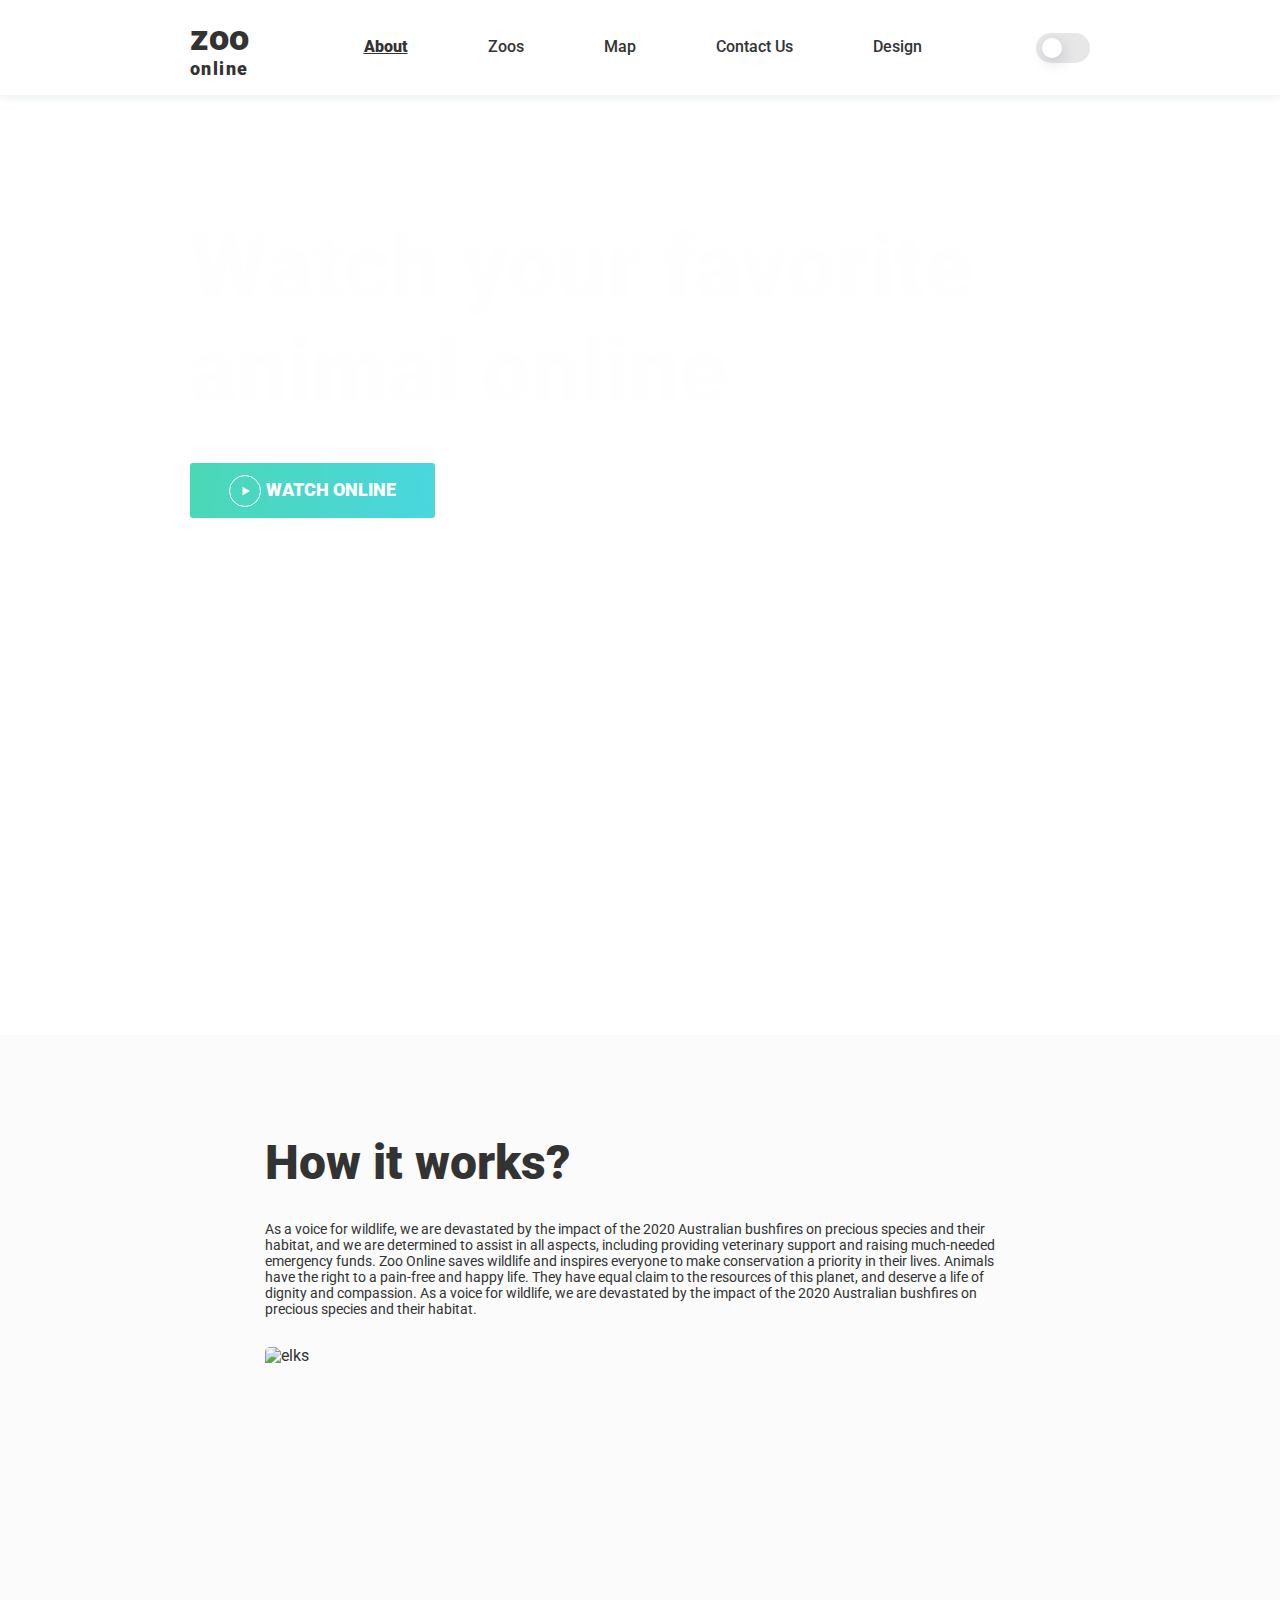
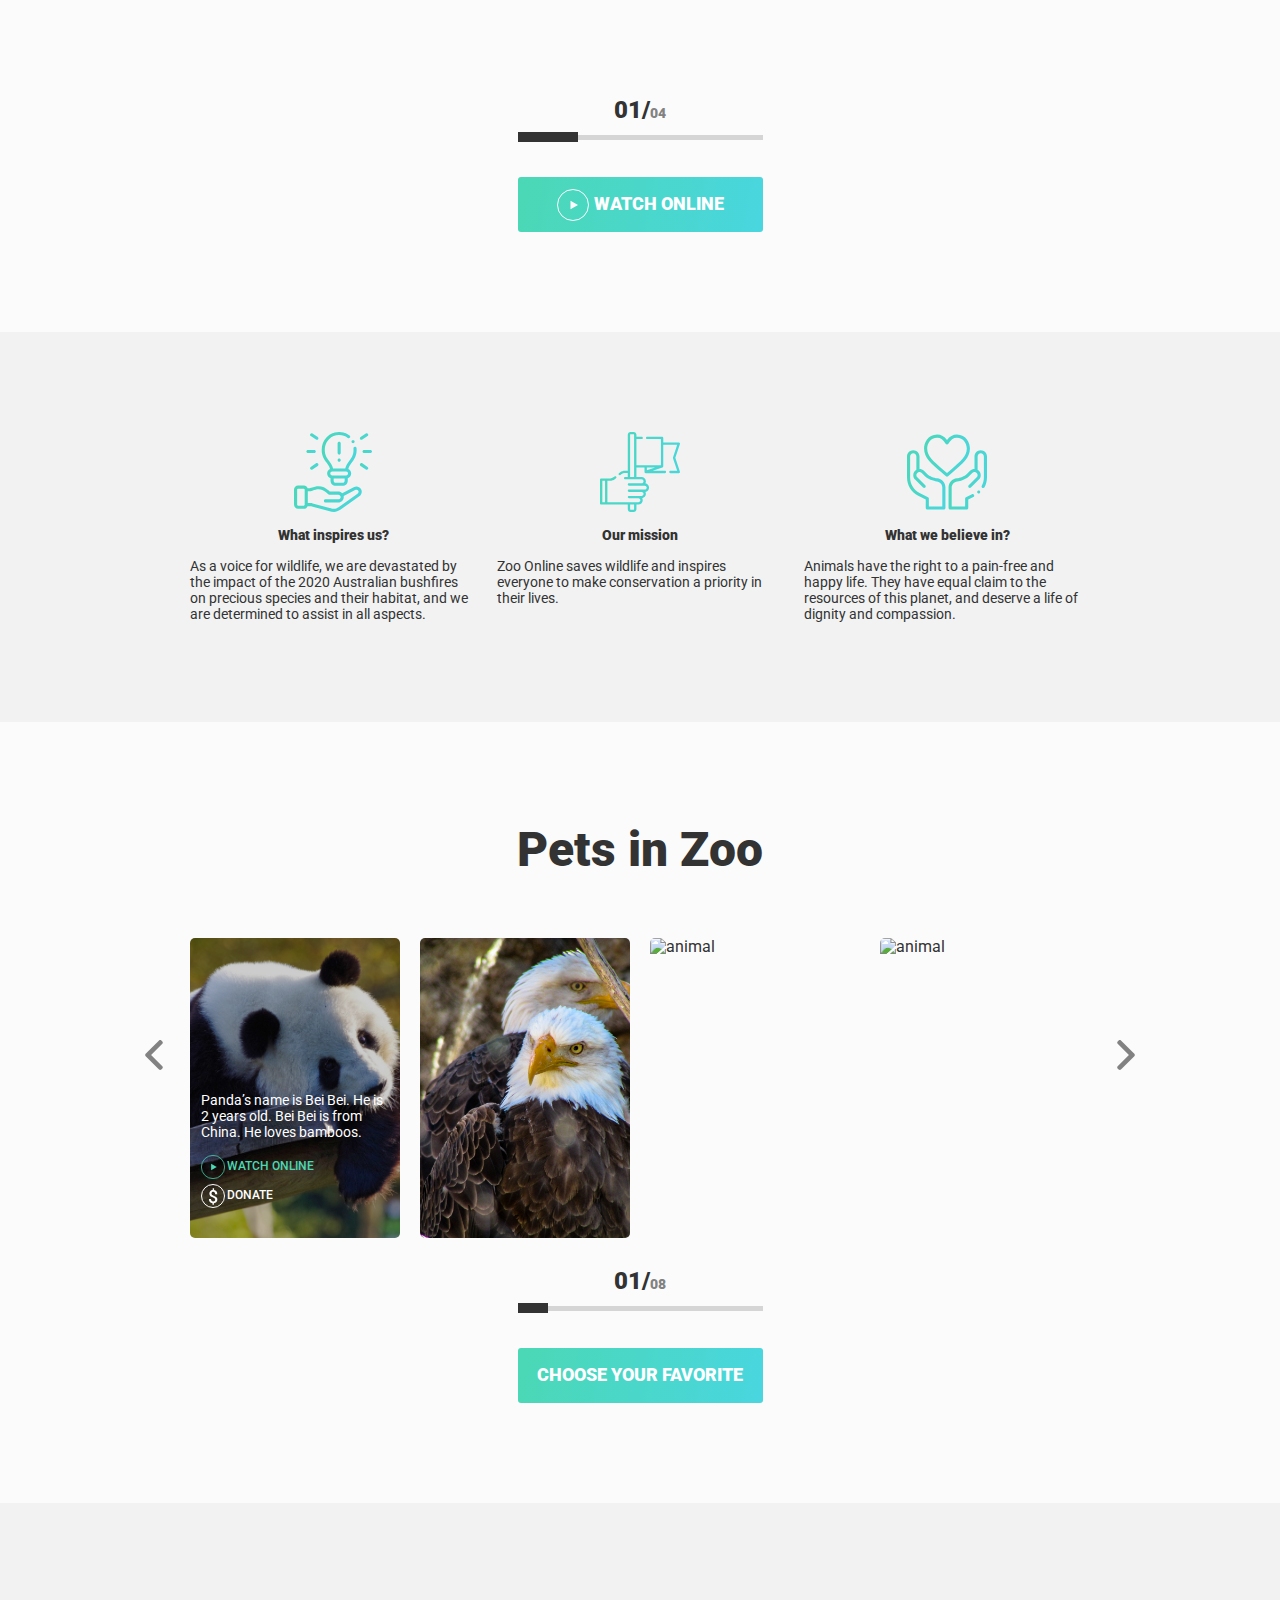
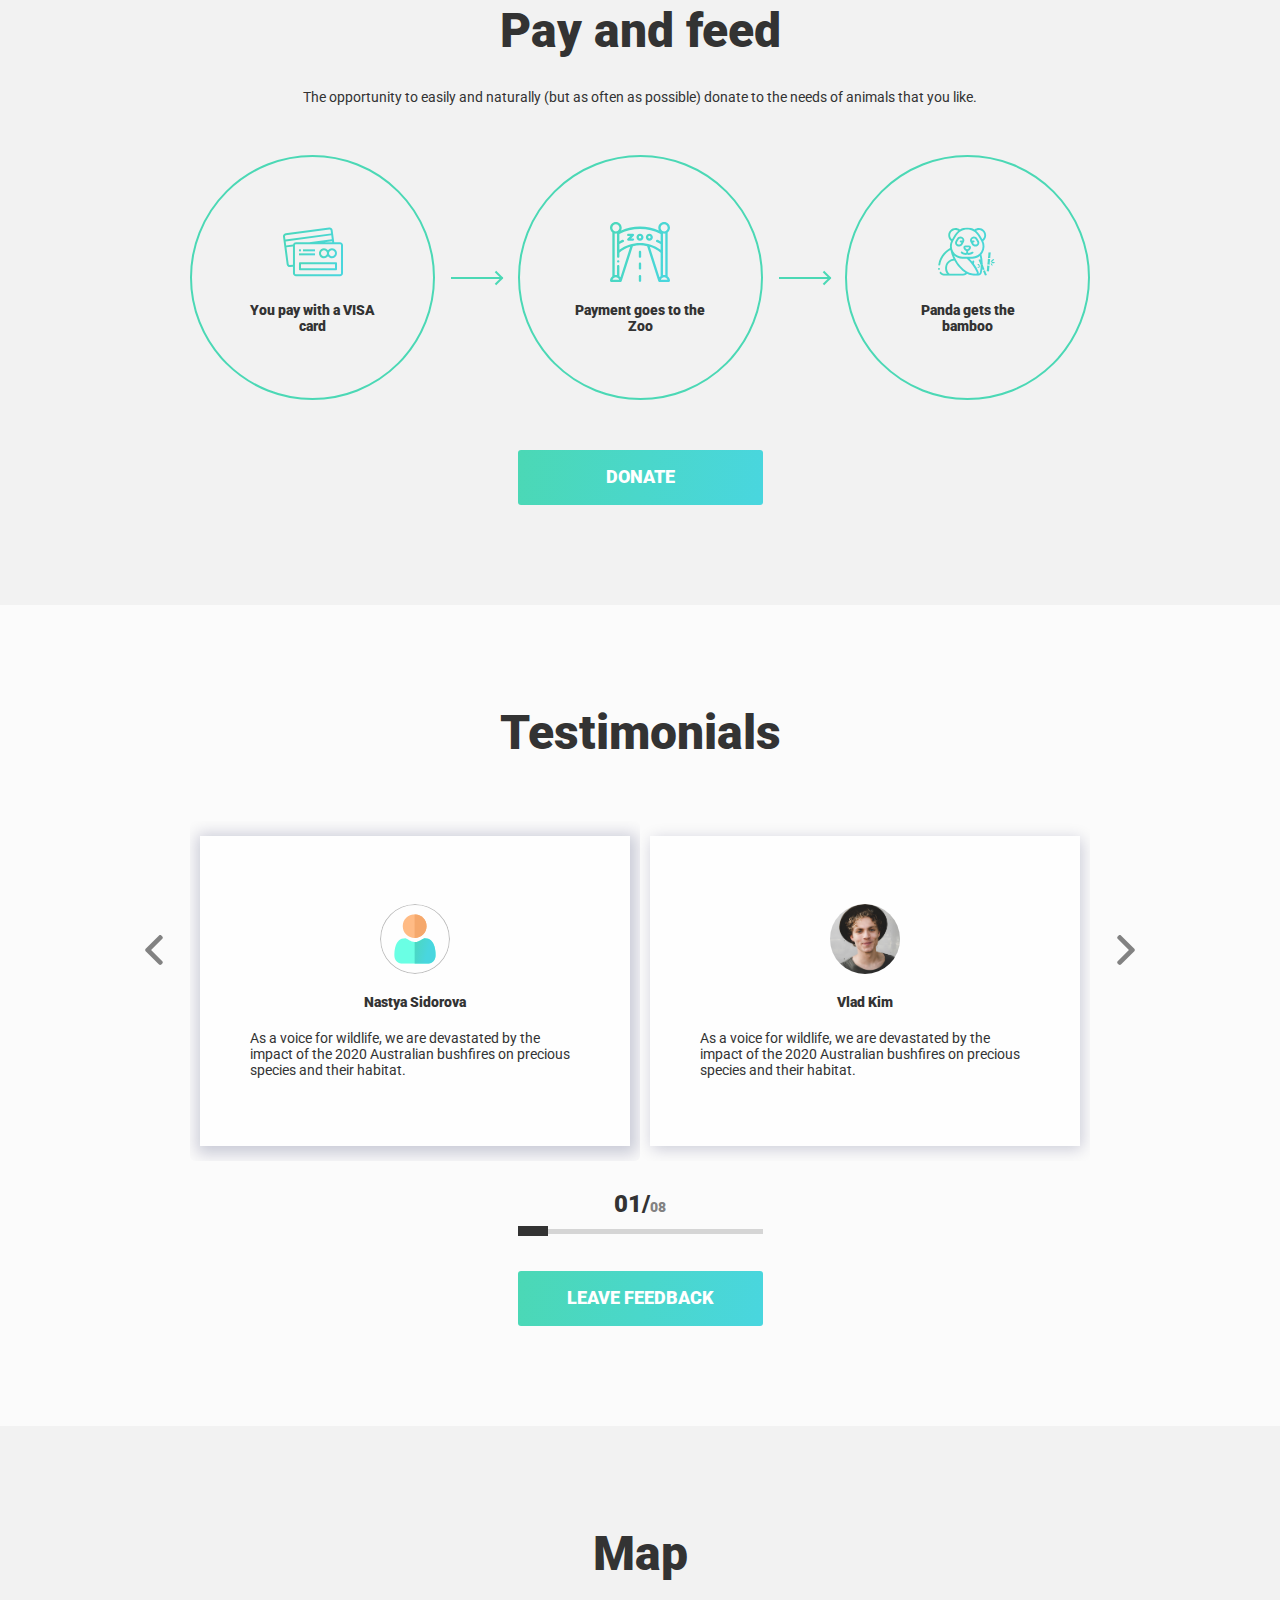
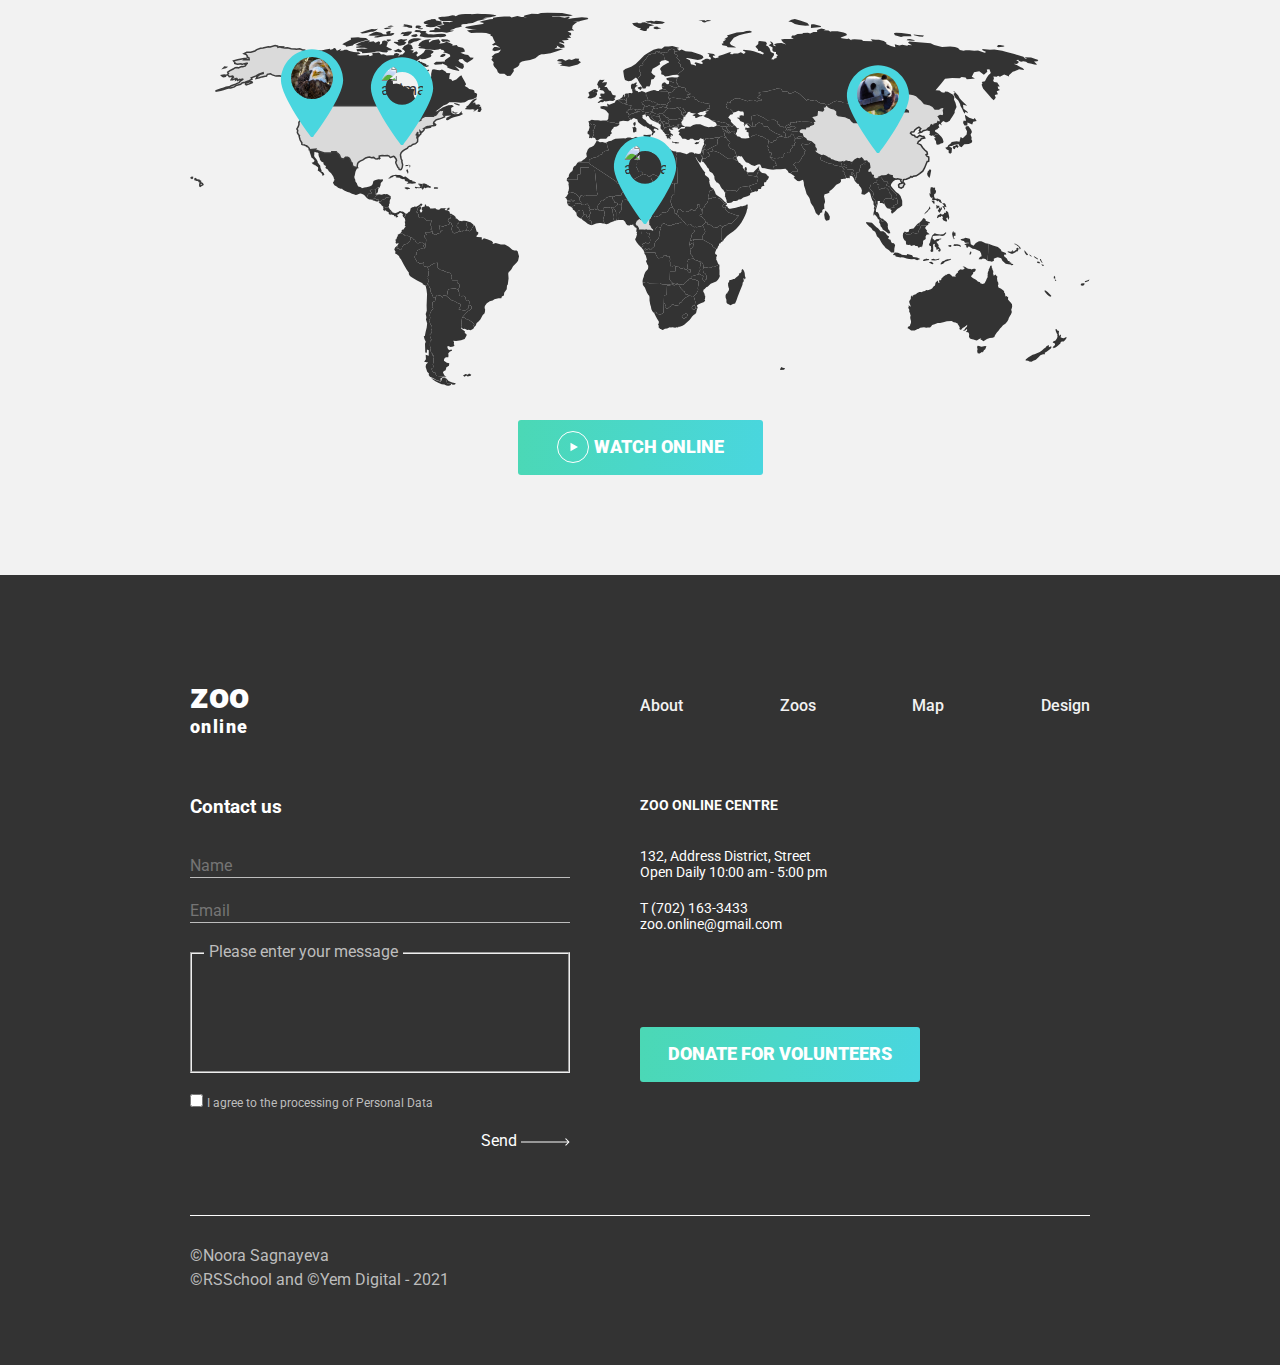
==== commit c5705efe: "fix: delete broken slider" ====
--- a/pages/landing/index.html
+++ b/pages/landing/index.html
@@ -91,82 +91,6 @@
                     Watch online
                 </a>
             </div>
-        </div>
-
-        <div class="slider animals__slider">
-
-            <div class="slider__bg">
-                <span class="slider__circle"></span>
-                <span class="slider__line"></span>
-            </div>
-
-            <div class="slider__wrapper">
-                <ul class="slider__list animals__slider-list">
-                    <li class="slider__item animals__item">
-                        <img class="slider__img" src="../../assets/images/animals/eagle.jfif" alt="animal">
-                    </li>
-                    <li class="slider__item animals__item animals__item_selected slider__item_selected">
-                        <img class="slider__img" src="../../assets/images/animals/panda.jfif" alt="animal">
-                        <div class="slider__item-container animals__item-container">
-                            <p class="slider__item-info animals__item-info">
-                                Panda’s name is Bei Bei. He
-                                is 2 years old. Bei Bei is from
-                                China. He loves bamboos.
-                            </p>
-                            <div class="slider__item-interactions">
-                                <a class="slider__btn slider__btn_watch" href="../zoos/panda.html">
-                                    <svg class="slider__icon slider__icon_watch" xmlns="http://www.w3.org/2000/svg"
-                                        fill="none" viewBox="0 0 32 32">
-                                        <circle cx="16" cy="16" r="15.5" stroke="#fff" />
-                                        <path fill="#fff" d="M21 16l-7.5 4.3301v-8.6602L21 16z" />
-                                    </svg>
-                                    Watch online
-                                </a>
-                                <a class="slider__btn slider__btn_donate">
-                                    <svg class="slider__icon slider__icon_donate" xmlns="http://www.w3.org/2000/svg"
-                                        fill="none" viewBox="0 0 24 24">
-                                        <defs />
-                                        <circle cx="12" cy="12" r="11.5" stroke="#fff" />
-                                        <path fill="#fff"
-                                            d="M14.1982 15.6602c0-.4981-.1582-.9082-.4746-1.2305-.3164-.3281-.8437-.6211-1.582-.8789-.7383-.2637-1.3125-.5069-1.7227-.7295-1.36519-.7324-2.04781-1.8164-2.04781-3.25196 
-                                        0-.97266.2959-1.77247.8877-2.39942.5918-.62695 1.39451-.99902 2.40821-1.11621V4.1377h1.4062v1.93359c1.0196.14648 1.8077.58008 2.3643 1.30078.5566.71484.835 
-                                        1.64648.835 2.79493h-2.127c0-.73829-.167-1.31837-.501-1.74024-.3281-.42774-.7763-.6416-1.3447-.6416-.5625 0-1.0019.15234-1.3184.45703-.3164.30469-.4746.74121-.4746 
-                                        1.30957 0 .50974.1553.91994.4659 1.23044.3164.3047.8496.5948 1.5996.8701.75.2754 1.3388.5303 1.7666.7647.4277.2344.7881.5039 1.081.8086.293.2988.5186.6445.6768 
-                                        1.0371.1582.3926.2373.8525.2373 1.3799 0 .9902-.3047 1.7929-.9141 2.4082-.6035.6152-1.4472.9785-2.5312 
-                                        1.0898v1.7139h-1.3975v-1.7051c-1.1601-.1289-2.0537-.5449-2.68065-1.248-.6211-.7032-.93164-1.6348-.93164-2.795h2.13569c0 .7383.1846 
-                                        1.3096.5538 1.7139.375.4043.9023.6065 1.582.6065.668 0 1.1748-.1612 1.5205-.4834.3516-.3223.5273-.75.5273-1.2832z" />
-                                    </svg>
-                                    Donate
-                                </a>
-                            </div>
-                        </div>
-                    </li>
-                    <li class="slider__item animals__item">
-                        <img class="slider__img" src="../../assets/images/animals/gorilla.jfif" alt="animal">
-                    </li>
-                    <li class="slider__item animals__item">
-                        <img class="slider__img" src="../../assets/images/animals/alligator.jfif" alt="animal">
-                    </li>
-                    <li class="slider__item animals__item">
-                        <img class="slider__img" src="../../assets/images/animals/fox.jfif" alt="animal">
-                    </li>
-                    <li class="slider__item animals__item">
-                        <img class="slider__img" src="../../assets/images/animals/sloth.jfif" alt="animal">
-                    </li>
-                    <li class="slider__item animals__item">
-                        <img class="slider__img" src="../../assets/images/animals/elephant.jfif" alt="animal">
-                    </li>
-                    <li class="slider__item animals__item">
-                        <img class="slider__img" src="../../assets/images/animals/tiger.jfif" alt="animal">
-                    </li>
-                </ul>
-            </div>
-
-            <div class="slider__controller animals__slider-controller">
-                <p class="slider__value"><span class="slider__number">02/</span>08</p>
-                <input class="slider__input" type="range" min="1" max="8" value="2">
-            </div>
-
         </div>
 
         <div class="container">
--- a/pages/landing/style.css
+++ b/pages/landing/style.css
@@ -519,86 +519,6 @@
     display: none;
 }
 
-/* animals slider */
-.animals > .container_small {
-    position: relative;
-}
-.animals__slider {
-    position: absolute;
-    bottom: 0;
-    right: 0;
-    max-width: 300px;
-    align-items: center;
-}
-.animals__slider-list {
-    position: relative;
-    width: inherit;
-}
-.animals__item {
-    width: 110px;
-    min-width: 110px;
-    height: 160px;
-    margin-right: 10px;
-}
-.animals__item_selected {
-    width: 140px !important;
-    min-width: 140px !important;
-    height: 200px !important;
-}
-.animals__item-info {
-    font-size: 12px;
-    line-height: 14px;
-}
-.animals__item_selected > .animals__item-container {
-    bottom: 10% !important;
-}
-
-/* slider bg */
-.slider__bg {
-    position: absolute;
-    top: 40%;
-    right: 0;
-    width: 320px;
-}
-.slider__circle {
-    border-radius: 50%;
-    border: 1px solid #ffffff;
-    width: 15px;
-    height: 15px;
-    display: flex;
-    justify-content: center;
-}
-.slider__circle::before {
-    content: '';
-    display: block;
-    border-radius: 50%;
-    background-color: #ffffff;
-    width: 5px;
-    height: 5px;
-    align-self: center;
-}
-.slider__line {
-    position: absolute;
-    height: 1px;
-    width: inherit;
-    top: 7px;
-    background-color: #ffffff;
-}
-
-/* animals custom controller*/
-.animals__slider-controller > .slider__input{
-    width: 140px;
-}
-.animals__slider-controller > .slider__value {
-    color: var(--text-unselected-color);
-}
-.animals__slider-controller > .slider__value .slider__number {
-    color: #ffffff;
-}
-.animals__slider-controller > .slider__input::-webkit-slider-thumb {
-    background: #ffffff;
-}
-
 /* WORK */
 .work {
     background-color: var(--background-color);
